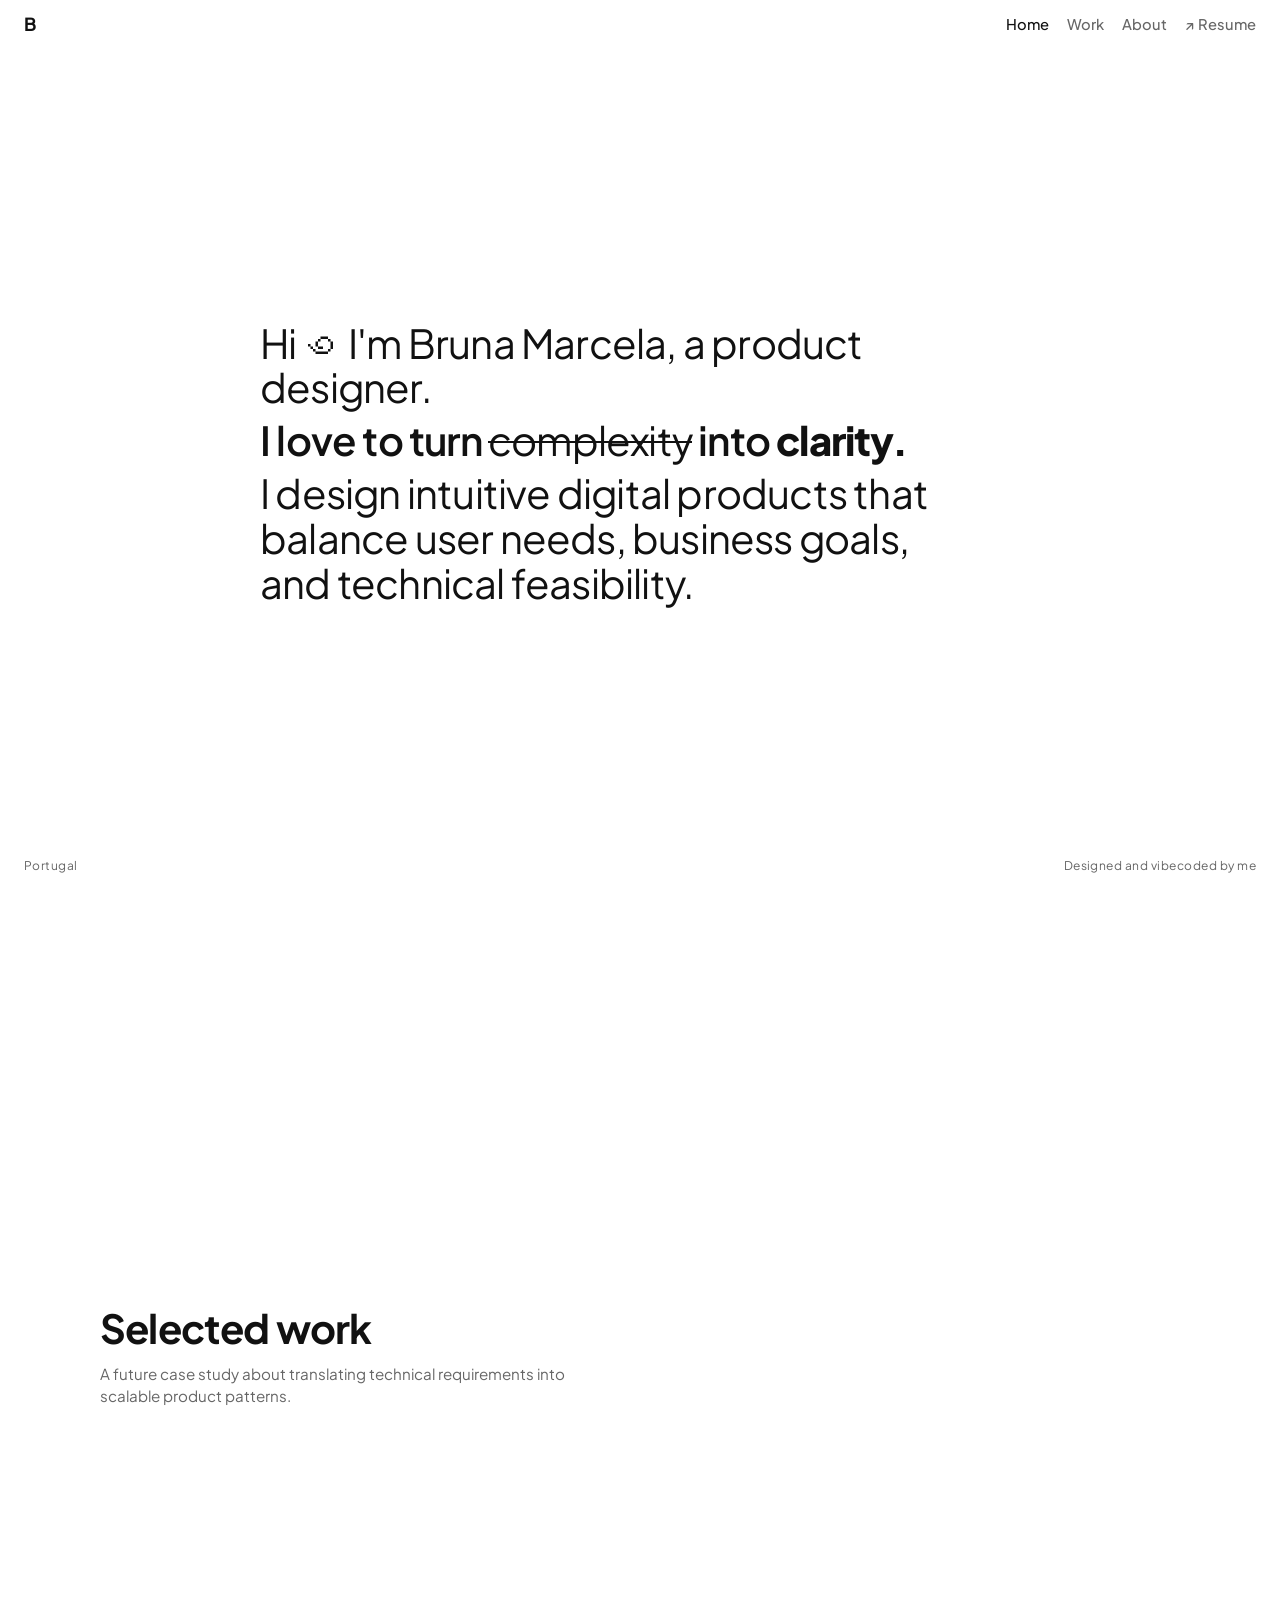
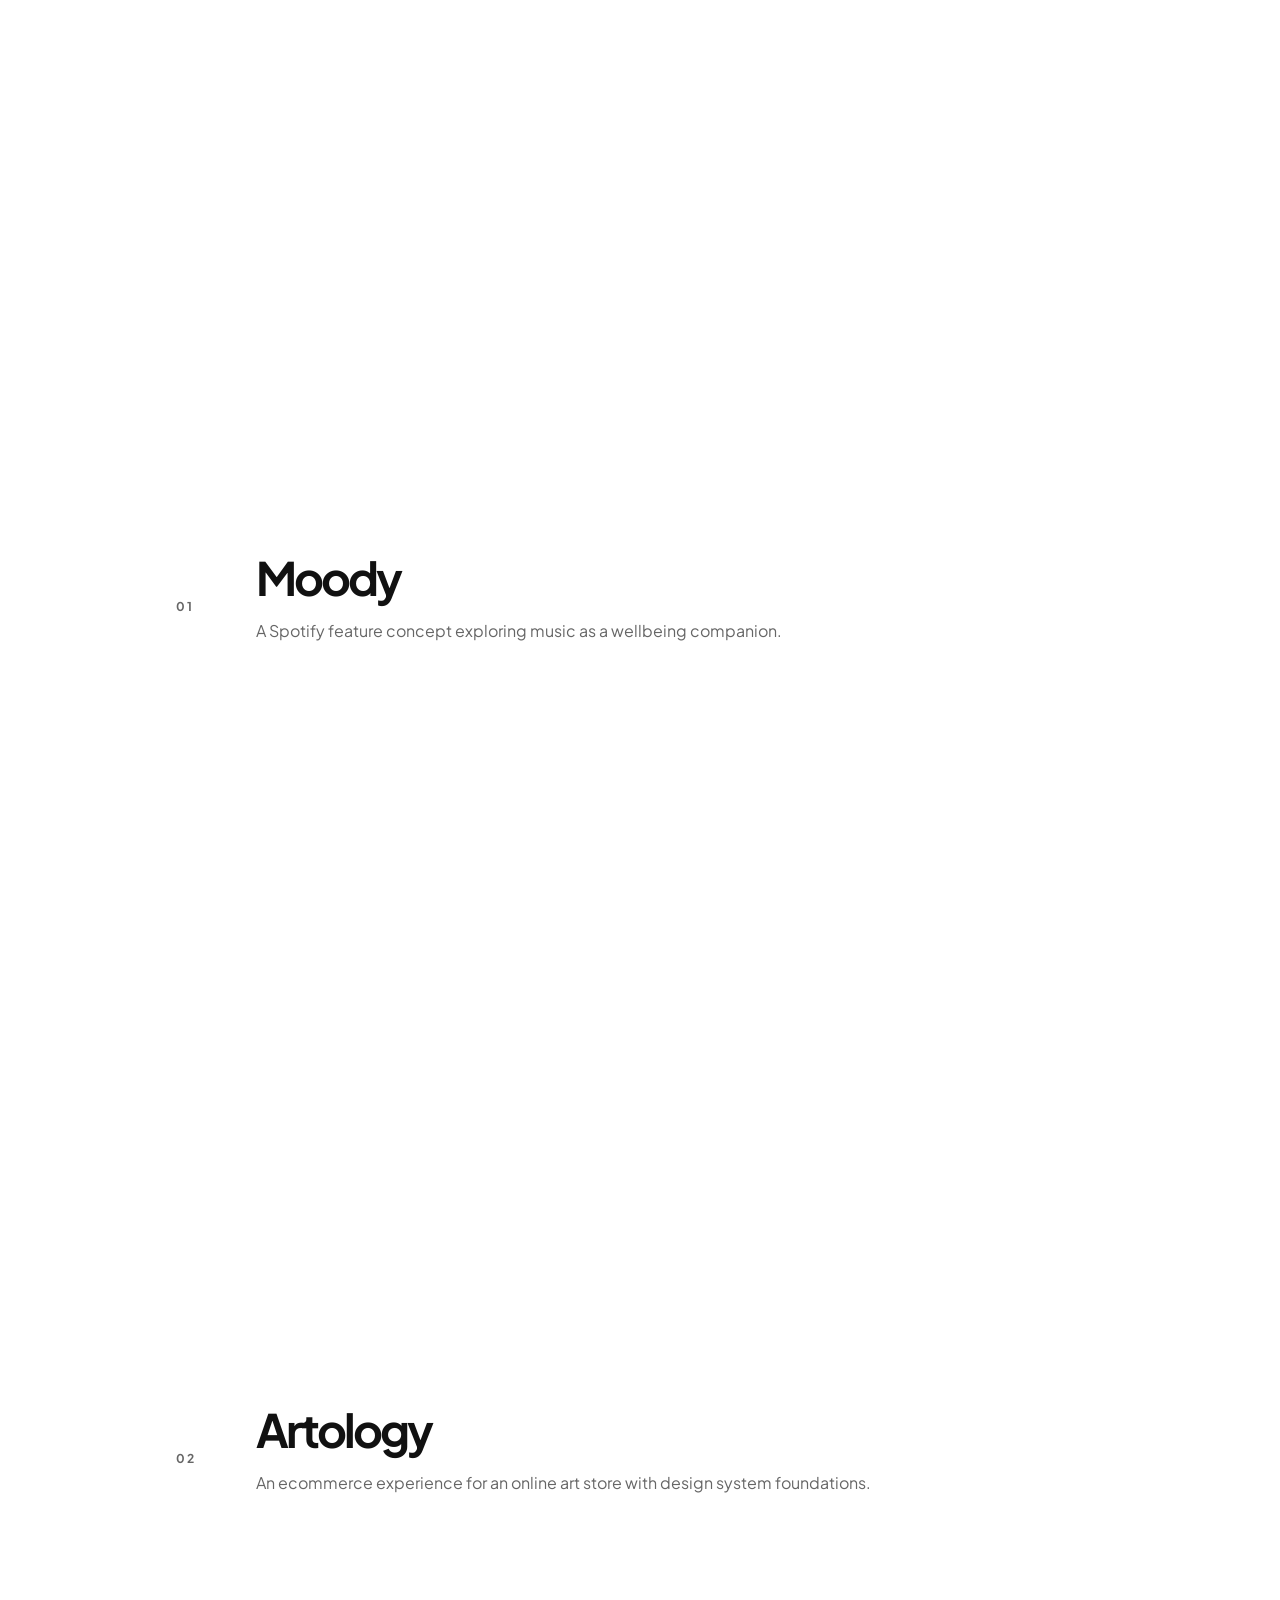
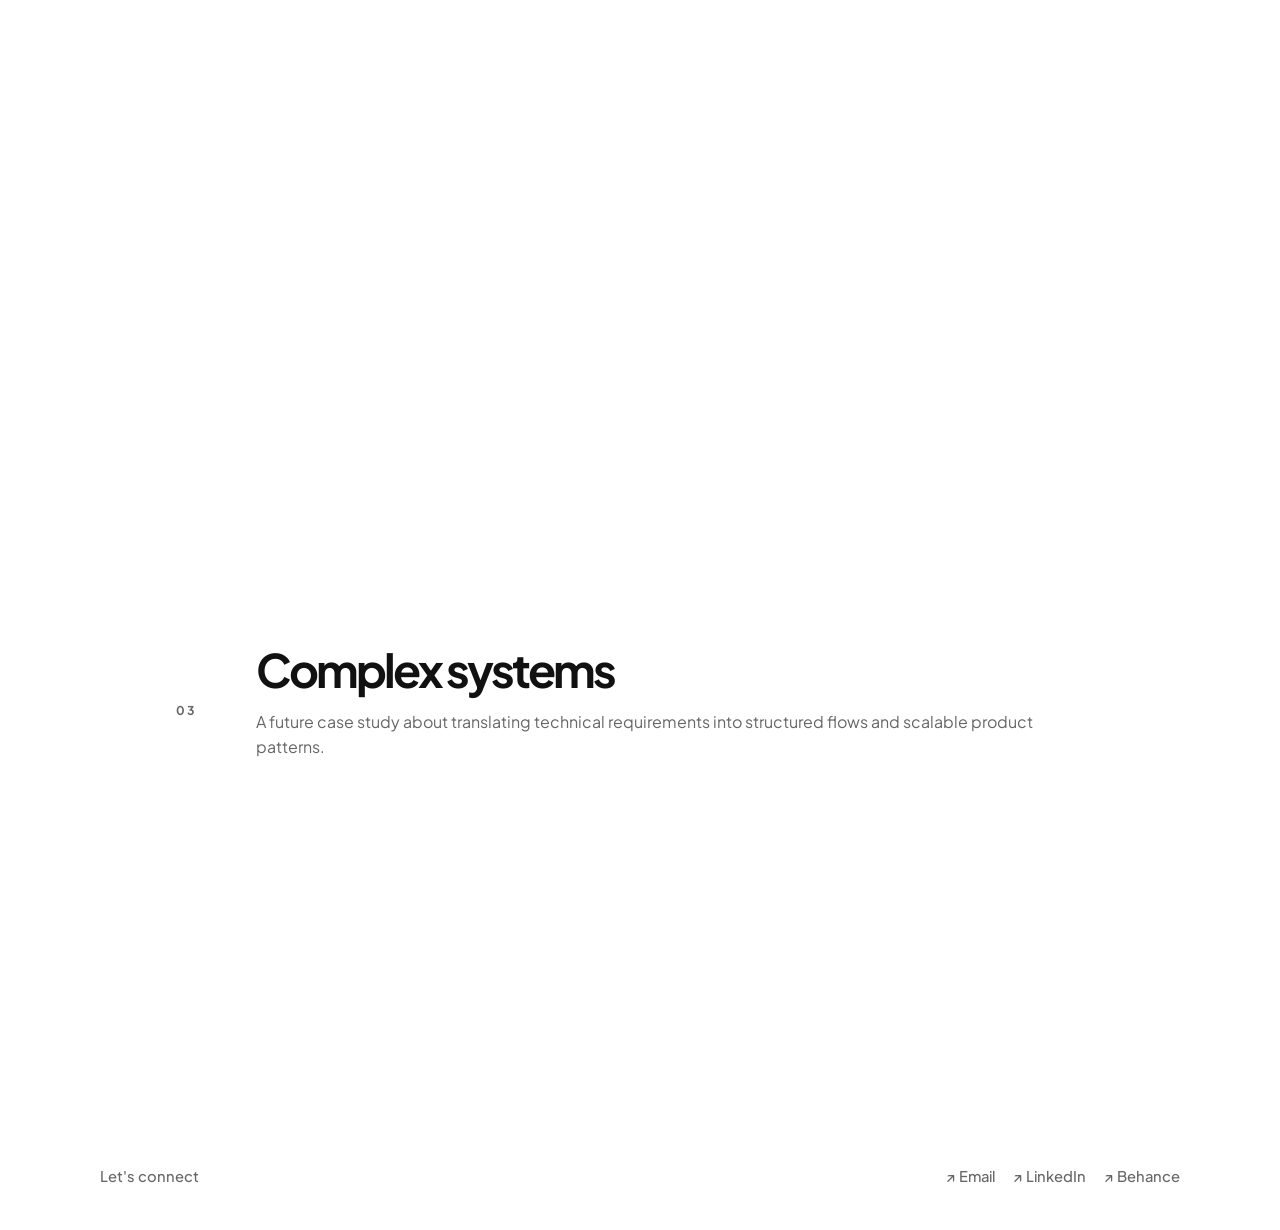
==== index.html @ 79330d11 "Update portfolio homepage interactions" ====
<!doctype html>
<html lang="en">
  <head>
    <meta charset="utf-8">
    <meta name="viewport" content="width=device-width, initial-scale=1">
    <meta
      name="description"
      content="Portfolio website for Bruna Marcela, a product designer focused on complex product ecosystems, structured flows, and scalable user experiences."
    >
    <title>Bruna Marcela | Product Designer</title>
    <link rel="preconnect" href="https://fonts.googleapis.com">
    <link rel="preconnect" href="https://fonts.gstatic.com" crossorigin>
    <link
      href="https://fonts.googleapis.com/css2?family=Plus+Jakarta+Sans:wght@400;500;600;700;800&display=swap"
      rel="stylesheet"
    >
    <link rel="stylesheet" href="styles.css?v=2">
  </head>
  <body>
    <header class="site-header">
      <a class="brand" href="index.html"><span class="brand-initial">B</span><span class="brand-rest"><span style="--i:0; --ri:13">r</span><span style="--i:1; --ri:12">u</span><span style="--i:2; --ri:11">n</span><span style="--i:3; --ri:10">a</span><span style="--i:4; --ri:9">&nbsp;</span><span style="--i:5; --ri:8">M</span><span style="--i:6; --ri:7">a</span><span style="--i:7; --ri:6">r</span><span style="--i:8; --ri:5">c</span><span style="--i:9; --ri:4">e</span><span style="--i:10; --ri:3">l</span><span style="--i:11; --ri:2">a</span><span style="--i:12; --ri:1">&nbsp;</span><span style="--i:13; --ri:0">꩜</span></span></a>
      <nav class="main-nav" aria-label="Main navigation">
        <a href="index.html" aria-current="page">Home</a>
        <a href="#work">Work</a>
        <a href="about.html">About</a>
        <a href="/Bruna-Marcela-CV.pdf" target="_blank" rel="noreferrer">↗ Resume</a>
      </nav>
    </header>

    <main>
      <section class="home-hero">
        <div class="hero-statement">
          <p>Hi ꩜ I'm Bruna Marcela, a product designer.</p>
          <p class="emphasis-line">I love to turn <span class="strike complexity-word">complexity</span> into <span class="clarity-word">clarity.</span></p>
          <p>
            I design intuitive digital products that balance user needs, business goals,<br>
            and technical feasibility.
          </p>
        </div>
        <div class="hero-meta" aria-label="Location and site credit">
          <span>Portugal</span>
          <span>Designed and vibecoded by me</span>
        </div>
      </section>

      <section id="work" class="work-section">
        <div class="selected-work-title" data-work-title>
          <p class="eyebrow">Selected work</p>
          <p class="work-context" data-work-context>A Spotify feature concept exploring music as a wellbeing companion.</p>
        </div>
        <div class="selected-work-spacer" aria-hidden="true"></div>

        <section class="featured-projects" aria-label="Featured projects">
          <a
            class="project-preview"
            href="moody.html"
            data-context="A Spotify feature concept exploring music as a wellbeing companion."
          >
            <span>01</span>
            <div>
              <h2>Moody</h2>
              <p>A Spotify feature concept exploring music as a wellbeing companion.</p>
            </div>
          </a>

          <a
            class="project-preview"
            href="artology.html"
            data-context="An ecommerce experience for an online art store with design system foundations."
          >
            <span>02</span>
            <div>
              <h2>Artology</h2>
              <p>An ecommerce experience for an online art store with design system foundations.</p>
            </div>
          </a>

          <article
            class="project-preview"
            data-context="A future case study about translating technical requirements into scalable product patterns."
          >
            <span>03</span>
            <div>
              <h2>Complex systems</h2>
              <p>A future case study about translating technical requirements into structured flows and scalable product patterns.</p>
            </div>
          </article>
        </section>
      </section>

    </main>

    <footer class="site-footer" aria-label="Contact links">
      <div class="footer-copy">
        <p class="footer-heading">Let's connect</p>
      </div>
      <div class="footer-links">
        <a href="mailto:brunacruz97@gmail.com?subject=Hello!">↗ Email</a>
        <a href="https://www.linkedin.com/in/brunamcruz/" target="_blank" rel="noreferrer">↗ LinkedIn</a>
        <a href="https://www.behance.net/brunacruz" target="_blank" rel="noreferrer">↗ Behance</a>
      </div>
    </footer>
    <script>
      const workContext = document.querySelector("[data-work-context]");
      const workTitle = document.querySelector("[data-work-title]");
      const workSection = document.querySelector(".work-section");
      const workSpacer = document.querySelector(".selected-work-spacer");
      const projectPanels = [...document.querySelectorAll(".project-preview[data-context]")];

      function updateWorkContext() {
        if (!workContext || projectPanels.length === 0) return;

        const viewportCenter = window.innerHeight / 2;
        const activeProject = projectPanels
          .filter((project) => {
            const rect = project.getBoundingClientRect();
            return rect.bottom > 0 && rect.top < window.innerHeight;
          })
          .sort((a, b) => {
            const rectA = a.getBoundingClientRect();
            const rectB = b.getBoundingClientRect();
            const centerA = rectA.top + rectA.height / 2;
            const centerB = rectB.top + rectB.height / 2;
            return Math.abs(centerA - viewportCenter) - Math.abs(centerB - viewportCenter);
          })[0];

        if (activeProject) {
          workContext.textContent = activeProject.dataset.context;
        }
      }

      function updateWorkTitle() {
        if (!workTitle || !workSection) return;

        const headerOffset = 48;
        const workTop = workSection.getBoundingClientRect().top;
        const scrollDistance = Math.max(
          workTitle.offsetHeight + (workSpacer?.offsetHeight || 0),
          1
        );
        const progress = Math.min(Math.max((headerOffset - workTop) / scrollDistance, 0), 1);

        const titleSize = 40 - (24.8 * progress);
        const centerOffset = Math.max(((window.innerHeight - headerOffset) / 2) - 38, 0);
        const titleOffset = centerOffset * (1 - progress);
        const shouldCompact = progress >= 1;

        workTitle.style.setProperty("--work-title-size", `${titleSize}px`);
        workTitle.style.setProperty("--work-title-offset", `${titleOffset}px`);
        workTitle.classList.toggle("is-compact", shouldCompact);
      }

      function updateWorkSection() {
        updateWorkContext();
        updateWorkTitle();
      }

      updateWorkSection();
      window.addEventListener("scroll", updateWorkSection, { passive: true });
      window.addEventListener("resize", updateWorkSection);
    </script>
  </body>
</html>
---- styles.css ----
:root {
  --background: #ffffff;
  --ink: #111111;
  --muted: #666666;
  --line: #e3e3e3;
  --soft: #f8f8f8;
  --accent: #3157d5;
}

* {
  box-sizing: border-box;
}

html {
  scroll-behavior: smooth;
}

body {
  margin: 0;
  background: var(--background);
  color: var(--ink);
  font-family: "Plus Jakarta Sans", system-ui, -apple-system, BlinkMacSystemFont, "Segoe UI", sans-serif;
  line-height: 1.55;
}

a {
  color: inherit;
  text-decoration: none;
}

.site-header {
  position: sticky;
  top: 0;
  z-index: 10;
  min-height: 48px;
  padding: 8px 24px;
  border-bottom: 0;
  display: flex;
  align-items: center;
  justify-content: flex-start;
  gap: 28px;
  background: #ffffff;
  backdrop-filter: blur(16px);
}

.brand {
  display: inline-flex;
  align-items: baseline;
  width: 150px;
  font-size: 18px;
  font-weight: 700;
  letter-spacing: -0.01em;
  white-space: nowrap;
  color: var(--ink);
}

.brand-initial {
  display: inline-block;
}

.brand-rest {
  display: inline-block;
  max-width: 0;
  overflow: hidden;
  white-space: nowrap;
  transition: max-width 520ms steps(14, end);
}

.brand-rest span {
  opacity: 0;
  transition: opacity 280ms ease;
  transition-delay: calc(var(--ri) * 24ms);
}

.brand:hover .brand-rest {
  max-width: 14ch;
}

.brand:hover .brand-rest span {
  opacity: 1;
  transition-delay: calc(var(--i) * 24ms);
}

.main-nav {
  display: flex;
  align-items: center;
  color: var(--muted);
  font-size: 0.92rem;
  font-weight: 500;
}

.main-nav {
  gap: 18px;
  margin-left: auto;
}

.main-nav a:hover,
.text-link:hover,
.project-preview:hover h2,
.project-row:hover h2 {
  color: var(--accent);
}

[aria-current="page"] {
  color: var(--ink);
}

.home-hero,
.home-grid,
.work-section,
.featured-projects,
.page,
.case-hero,
.case-layout {
  width: min(1080px, calc(100% - 40px));
  margin: 0 auto;
}

.home-hero {
  position: relative;
  min-height: calc(100vh - 48px);
  padding: clamp(80px, 12vw, 150px) 0 clamp(64px, 8vw, 100px);
  display: flex;
  align-items: center;
  justify-content: center;
}

.eyebrow {
  margin: 0 0 18px;
  color: var(--muted);
  font-size: 0.76rem;
  font-weight: 700;
  letter-spacing: 0.16em;
  text-transform: uppercase;
}

h1,
h2,
h3,
p {
  margin-top: 0;
}

h1 {
  max-width: 980px;
  margin-bottom: 0;
  font-size: clamp(4rem, 8.5vw, 8.5rem);
  line-height: 0.9;
  letter-spacing: -0.045em;
}

h2 {
  margin-bottom: 18px;
  font-size: clamp(1.9rem, 3.6vw, 3.7rem);
  line-height: 1;
  letter-spacing: -0.065em;
}

h3 {
  margin-bottom: 10px;
  font-size: 1.2rem;
  letter-spacing: -0.03em;
}

.hero-statement {
  width: min(760px, 100%);
  color: var(--ink);
  font-size: clamp(28px, 4.2vw, 40px);
  line-height: 1.12;
  letter-spacing: -0.02em;
  text-align: left;
  transform: translateY(-4vh);
}

.hero-statement p {
  margin: 0 0 8px;
}

.hero-statement p:first-child {
  white-space: normal;
}

.hero-statement p:last-child {
  margin-bottom: 0;
}

.emphasis-line {
  font-weight: 600;
}

.complexity-word {
  font-weight: 400;
}

.clarity-word {
  font-weight: 800;
}

.strike {
  text-decoration-line: line-through;
  text-decoration-thickness: 2px;
  text-decoration-color: currentColor;
}

.hero-meta {
  position: absolute;
  left: calc(50% - 50vw + 24px);
  right: calc(50% - 50vw + 24px);
  bottom: 24px;
  display: flex;
  align-items: center;
  justify-content: space-between;
  gap: 24px;
  color: var(--muted);
  font-size: 12px;
  font-weight: 400;
  letter-spacing: 0.04em;
}

.home-grid {
  border-top: 1px solid var(--line);
  display: grid;
  grid-template-columns: 1fr;
}

.about-preview,
.featured-projects {
  padding: 0;
}

.work-section {
  position: relative;
}

.selected-work-title {
  position: sticky;
  top: 48px;
  z-index: 8;
  padding: 18px 0 20px;
  background: var(--background);
  display: flex;
  flex-direction: column;
  justify-content: flex-start;
  transform: translateY(var(--work-title-offset, calc((100vh - 48px) / 2 - 38px)));
  will-change: transform;
  transition:
    color 420ms ease;
}

.selected-work-spacer {
  min-height: max(320px, calc(100vh - 158px));
}

.selected-work-title .eyebrow {
  margin-bottom: 12px;
  letter-spacing: 0;
  text-transform: none;
  font-size: var(--work-title-size, 40px);
  line-height: 1.12;
  letter-spacing: -0.02em;
  color: var(--ink);
  transition:
    color 420ms ease;
}

.work-context {
  max-width: 520px;
  margin: 0;
  color: var(--muted);
  font-size: 0.95rem;
  line-height: 1.45;
  opacity: 0;
  transform: translateY(8px);
  transition:
    opacity 260ms ease,
    transform 260ms ease;
}

.selected-work-title.is-compact {
  transform: translateY(0);
}

.selected-work-title.is-compact .eyebrow {
  margin-bottom: 8px;
  color: var(--ink);
  line-height: 1.45;
  letter-spacing: 0;
}

.selected-work-title.is-compact .work-context {
  opacity: 1;
  transform: translateY(0);
}

.about-preview {
  border-right: 1px solid var(--line);
  background: var(--soft);
}

.about-preview p,
.project-preview p,
.project-row p,
.large-copy,
.fact-list p,
.case-hero p,
.case-copy p,
.case-meta p,
.tag-list span {
  color: var(--muted);
}

.text-link {
  display: inline-flex;
  margin-top: 24px;
  border-bottom: 1px solid currentColor;
  font-weight: 700;
}

.section-title {
  min-height: 72px;
  margin-bottom: 0;
  padding: 0 clamp(32px, 5vw, 56px);
  display: flex;
  align-items: center;
  justify-content: space-between;
  gap: 20px;
  border-bottom: 1px solid var(--line);
}

.section-title .text-link {
  margin-top: 0;
}

.project-preview,
.project-row {
  display: grid;
  grid-template-columns: 56px minmax(0, 1fr);
  gap: 24px;
}

.project-preview {
  min-height: calc(100vh - 48px);
  padding: clamp(48px, 7vw, 88px) clamp(32px, 5vw, 56px);
  align-items: center;
}

.project-preview span,
.project-row span,
.case-meta span,
.fact-list span {
  color: var(--muted);
  font-size: 0.76rem;
  font-weight: 700;
  letter-spacing: 0.14em;
  text-transform: uppercase;
}

.project-preview h2,
.project-row h2 {
  transition: color 180ms ease;
}

.page {
  padding: clamp(64px, 9vw, 112px) 0;
}

.page-hero {
  max-width: 900px;
  margin-bottom: clamp(52px, 7vw, 90px);
}

.content-grid {
  display: grid;
  grid-template-columns: minmax(0, 1.2fr) minmax(260px, 0.8fr);
  gap: 56px;
}

.about-photo {
  width: 100vw;
  margin: 0 calc(50% - 50vw) clamp(52px, 8vw, 90px);
  border-radius: 0;
  overflow: hidden;
  background: var(--soft);
}

.about-photo img {
  width: 100%;
  height: clamp(360px, 46vw, 560px);
  display: block;
  object-fit: cover;
  object-position: center;
}

.large-copy {
  font-size: clamp(1.15rem, 1.8vw, 1.55rem);
}

.fact-list {
  border-top: 1px solid var(--line);
}

.fact-list div {
  padding: 20px 0;
  border-bottom: 1px solid var(--line);
}

.fact-list p {
  margin: 8px 0 0;
}

.stacked-section {
  margin-top: clamp(64px, 9vw, 110px);
  padding-top: 40px;
  border-top: 1px solid var(--line);
}

.tag-list {
  margin-top: 24px;
  display: flex;
  flex-wrap: wrap;
  gap: 10px;
}

.tag-list span {
  padding: 9px 13px;
  border: 1px solid var(--line);
  border-radius: 999px;
  background: var(--soft);
  font-size: 0.92rem;
}

.project-index {
  border-top: 1px solid var(--line);
}

.project-row {
  padding: 36px 0;
  grid-template-columns: 56px minmax(0, 1fr) 220px;
  border-bottom: 1px solid var(--line);
  align-items: start;
}

.case-hero {
  padding: clamp(64px, 10vw, 120px) 0 clamp(40px, 6vw, 72px);
}

.case-hero p:last-child {
  max-width: 620px;
  font-size: 1.1rem;
}

.case-layout {
  padding-bottom: clamp(80px, 12vw, 140px);
  display: grid;
  grid-template-columns: 260px minmax(0, 1fr);
  gap: 56px;
}

.case-meta {
  border-top: 1px solid var(--line);
}

.case-meta div {
  padding: 20px 0;
  border-bottom: 1px solid var(--line);
}

.case-meta p {
  margin: 8px 0 0;
}

.case-copy {
  min-height: 320px;
  padding: clamp(28px, 5vw, 52px);
  border: 1px solid var(--line);
  background: var(--soft);
}

.site-footer {
  width: min(1080px, calc(100% - 40px));
  margin: 0 auto;
  padding: 28px 0 42px;
  display: flex;
  align-items: center;
  justify-content: space-between;
  gap: 28px;
  color: var(--muted);
  font-size: 0.92rem;
  font-weight: 500;
}

.footer-copy {
  display: grid;
  gap: 4px;
}

.footer-copy p {
  margin: 0;
}

.footer-heading {
  color: var(--muted);
  font-size: 0.92rem;
  font-weight: 500;
}

.footer-credit {
  color: var(--muted);
  font-size: 0.78rem;
  font-weight: 400;
}

.footer-links {
  display: flex;
  align-items: center;
  gap: 18px;
}

.footer-links a:hover {
  color: var(--accent);
}

@media (max-width: 900px) {
  .site-header {
    align-items: center;
    flex-direction: row;
    justify-content: space-between;
  }

  .brand {
    display: inline-flex;
    width: auto;
  }

  .brand-rest {
    display: none;
  }

  .main-nav,
  .footer-links {
    flex-wrap: wrap;
  }

  .main-nav {
    margin-left: auto;
    gap: 16px;
  }

  .site-footer {
    align-items: center;
    justify-content: center;
    text-align: center;
  }

  .footer-links {
    justify-content: center;
    width: 100%;
  }

  .footer-copy {
    display: none;
  }

  .home-hero,
  .home-grid,
  .content-grid,
  .project-row,
  .case-layout {
    grid-template-columns: 1fr;
  }

  .hero-meta {
    position: absolute;
    left: calc(50% - 50vw + 24px);
    right: calc(50% - 50vw + 24px);
    bottom: 24px;
    align-items: flex-end;
    flex-direction: row;
   }

  .hero-meta span:last-child {
    max-width: none;
    text-align: right;
    white-space: nowrap;
  }

  .about-preview {
    border-right: 0;
    border-bottom: 1px solid var(--line);
  }
}

@media (max-width: 560px) {
  .site-header {
    padding: 10px 14px;
  }

  .hero-meta {
    left: calc(50% - 50vw + 14px);
    right: calc(50% - 50vw + 14px);
  }

  .home-hero,
  .home-grid,
  .work-section,
  .featured-projects,
  .page,
  .case-hero,
  .case-layout,
  .site-footer {
    width: min(100% - 28px, 1080px);
  }

  h1 {
    font-size: clamp(3.8rem, 17vw, 5.8rem);
  }

  .hero-statement {
    font-size: clamp(25px, 7.6vw, 32px);
    transform: translateY(-2vh);
  }

  .hero-statement br {
    display: none;
  }

  .about-preview {
    padding: 28px 0;
  }
}
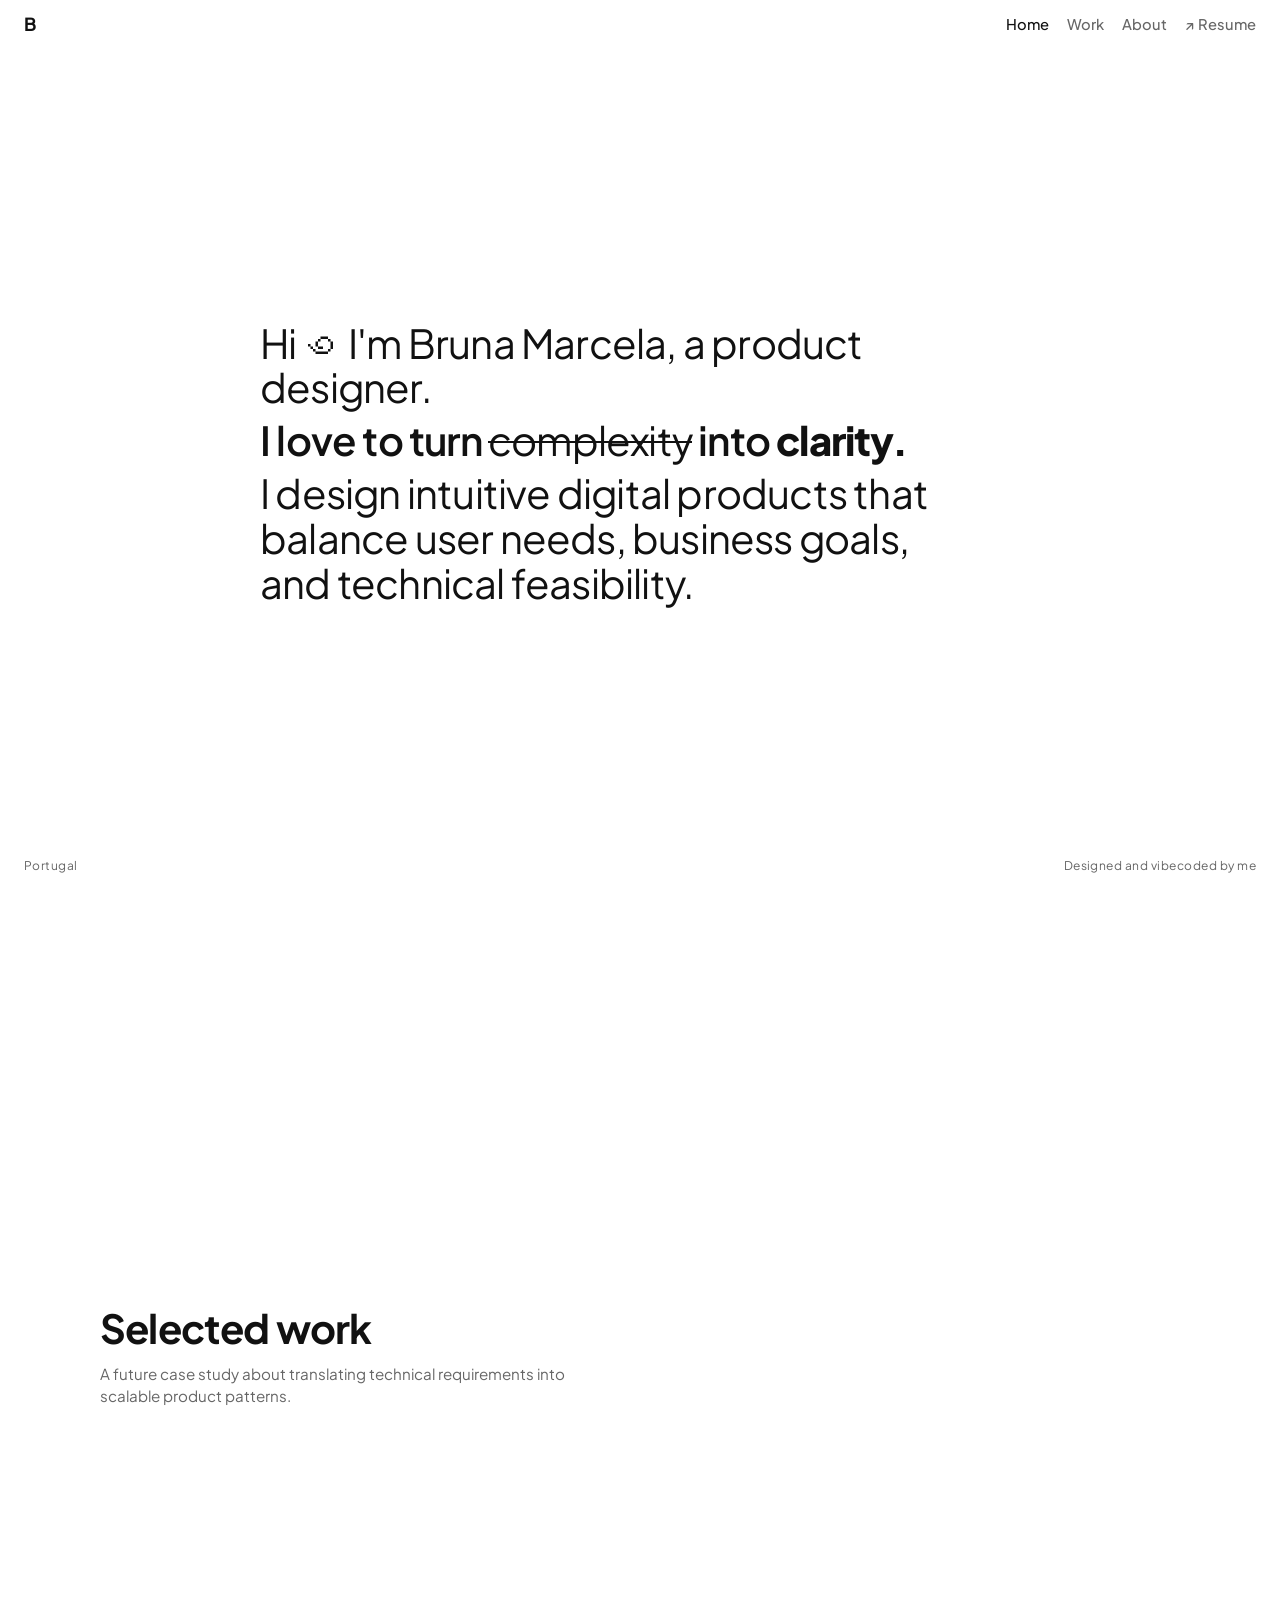
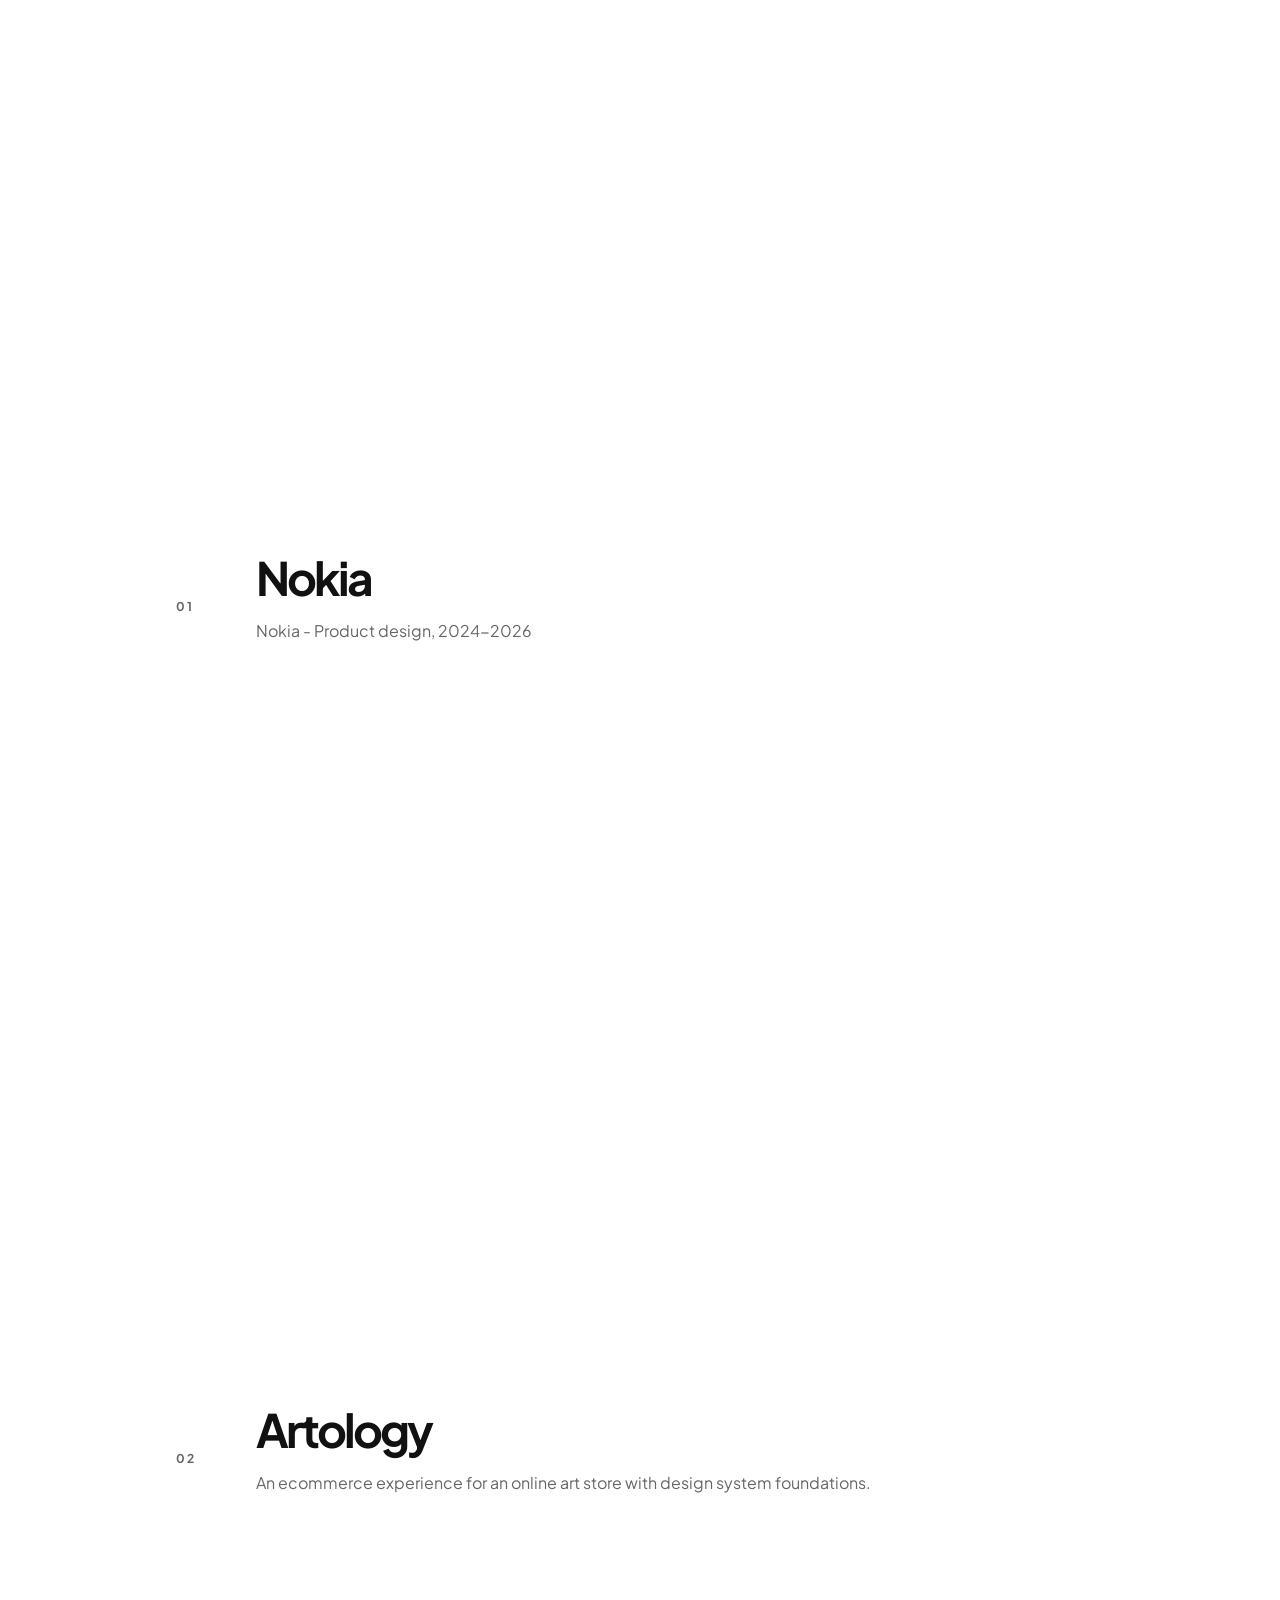
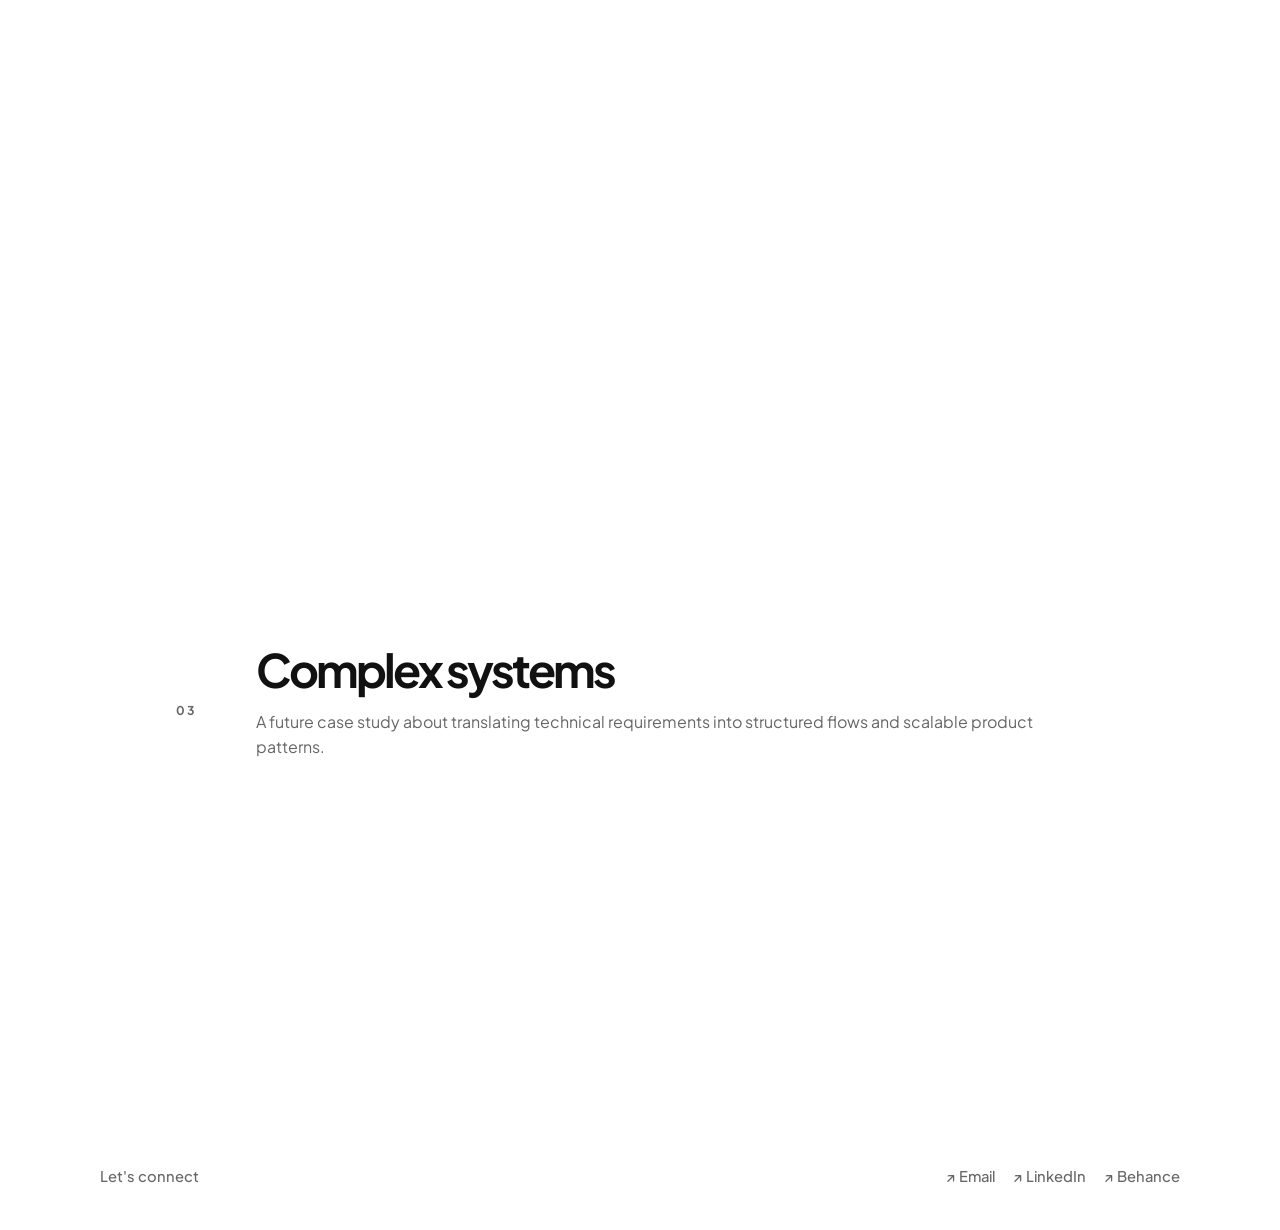
==== commit 0a69319f: "Update portfolio case study structure Co-authored-by: Cursor <cursoragent@cursor.com>" ====
--- a/index.html
+++ b/index.html
@@ -46,20 +46,21 @@
       <section id="work" class="work-section">
         <div class="selected-work-title" data-work-title>
           <p class="eyebrow">Selected work</p>
-          <p class="work-context" data-work-context>A Spotify feature concept exploring music as a wellbeing companion.</p>
+          <p class="work-context" data-work-context>Nokia - Product design, 2024-2026</p>
         </div>
         <div class="selected-work-spacer" aria-hidden="true"></div>
 
         <section class="featured-projects" aria-label="Featured projects">
           <a
+            id="nokia"
             class="project-preview"
-            href="moody.html"
-            data-context="A Spotify feature concept exploring music as a wellbeing companion."
+            href="nokia.html"
+            data-context="Nokia - Product design, 2024-2026"
           >
             <span>01</span>
             <div>
-              <h2>Moody</h2>
-              <p>A Spotify feature concept exploring music as a wellbeing companion.</p>
+              <h2>Nokia</h2>
+              <p>Nokia - Product design, 2024-2026</p>
             </div>
           </a>
 
--- a/styles.css
+++ b/styles.css
@@ -12,7 +12,7 @@
 }
 
 html {
-  scroll-behavior: smooth;
+  scroll-behavior: auto;
 }
 
 body {
@@ -364,6 +364,10 @@
   padding: clamp(64px, 9vw, 112px) 0;
 }
 
+.page-compact-top {
+  padding-top: 24px;
+}
+
 .page-hero {
   max-width: 900px;
   margin-bottom: clamp(52px, 7vw, 90px);
@@ -444,11 +448,109 @@
   padding: clamp(64px, 10vw, 120px) 0 clamp(40px, 6vw, 72px);
 }
 
+.case-hero-compact {
+  padding-top: 0;
+  padding-bottom: 32px;
+}
+
+.case-hero-compact .eyebrow {
+  margin-bottom: 8px;
+  color: var(--ink);
+  font-size: 0.95rem;
+  line-height: 1.45;
+  letter-spacing: 0;
+  text-transform: none;
+}
+
 .case-hero p:last-child {
   max-width: 620px;
   font-size: 1.1rem;
 }
 
+.case-title-compact {
+  max-width: 760px;
+  font-size: 32px;
+  line-height: 1.12;
+  letter-spacing: 0;
+}
+
+.case-overview {
+  display: grid;
+  grid-template-columns: minmax(180px, 0.45fr) minmax(0, 1.2fr);
+  gap: 32px;
+  align-items: start;
+}
+
+.case-overview-title {
+  max-width: 420px;
+  margin: 0;
+  font-size: 32px;
+  font-weight: 700;
+  line-height: 1.12;
+  letter-spacing: 0;
+}
+
+.case-overview-heading {
+  display: grid;
+  gap: 8px;
+}
+
+.case-overview-kicker {
+  margin: 0;
+  color: var(--muted);
+  font-size: 0.78rem;
+  font-weight: 500;
+  line-height: 1.45;
+  letter-spacing: 0;
+}
+
+.case-overview-content {
+  padding-top: 26px;
+  display: grid;
+  gap: 34px;
+}
+
+.case-overview-lede {
+  max-width: none;
+  margin: 0;
+  font-size: 1rem;
+  font-weight: 400;
+  line-height: 1.45;
+}
+
+.case-hero .case-overview-lede {
+  color: #111111;
+}
+
+.case-overview-lede + .case-overview-lede {
+  margin-top: -22px;
+}
+
+.case-overview-meta {
+  margin: 0;
+  display: grid;
+  grid-template-columns: repeat(3, minmax(0, 1fr));
+  gap: 28px;
+}
+
+.case-overview-meta div,
+.case-overview-meta dd {
+  margin: 0;
+}
+
+.case-overview-meta dt {
+  margin-bottom: 4px;
+  color: var(--muted);
+  font-size: 0.78rem;
+  font-weight: 500;
+}
+
+.case-overview-meta dd {
+  color: var(--ink);
+  font-size: 0.86rem;
+  line-height: 1.35;
+}
+
 .case-layout {
   padding-bottom: clamp(80px, 12vw, 140px);
   display: grid;
@@ -467,6 +569,23 @@
 
 .case-meta p {
   margin: 8px 0 0;
+}
+
+.case-layout-top-meta {
+  grid-template-columns: 1fr;
+  gap: 40px;
+}
+
+.case-layout-top-meta .case-meta {
+  border-top: 0;
+  display: grid;
+  grid-template-columns: repeat(3, minmax(0, 1fr));
+  gap: 28px;
+}
+
+.case-layout-top-meta .case-meta div {
+  padding: 0;
+  border-bottom: 0;
 }
 
 .case-copy {
@@ -474,6 +593,53 @@
   padding: clamp(28px, 5vw, 52px);
   border: 1px solid var(--line);
   background: var(--soft);
+}
+
+.case-copy-open {
+  padding: 0;
+  border: 0;
+  background: transparent;
+}
+
+.case-copy-open .case-study-section h2 {
+  margin-bottom: 8px;
+  color: var(--ink);
+  font-size: 0.95rem;
+  font-weight: 500;
+  line-height: 1.45;
+  letter-spacing: 0;
+  text-transform: none;
+}
+
+.case-copy-open .case-study-section {
+  display: grid;
+  grid-template-columns: minmax(180px, 0.45fr) minmax(0, 1.2fr);
+  gap: 32px;
+  align-items: start;
+}
+
+.case-study-section + .case-study-section {
+  margin-top: 36px;
+  padding-top: 32px;
+  border-top: 1px solid var(--line);
+}
+
+.case-copy-open .case-study-section + .case-study-section {
+  border-top: 0;
+}
+
+.case-banner-placeholder {
+  min-height: clamp(240px, 34vw, 420px);
+  margin: 42px 0;
+  border: 1px solid var(--line);
+  background:
+    linear-gradient(135deg, rgba(49, 87, 213, 0.08), transparent),
+    var(--soft);
+  display: grid;
+  place-items: center;
+  color: var(--muted);
+  font-size: 0.9rem;
+  font-weight: 400;
 }
 
 .site-footer {
@@ -564,6 +730,7 @@
   .home-hero,
   .home-grid,
   .content-grid,
+  .case-overview,
   .project-row,
   .case-layout {
     grid-template-columns: 1fr;
@@ -624,6 +791,23 @@
     display: none;
   }
 
+  .case-layout-top-meta .case-meta {
+    grid-template-columns: 1fr;
+  }
+
+  .case-overview-meta {
+    grid-template-columns: 1fr;
+  }
+
+  .case-overview-content {
+    padding-top: 0;
+  }
+
+  .case-copy-open .case-study-section {
+    grid-template-columns: 1fr;
+    gap: 10px;
+  }
+
   .about-preview {
     padding: 28px 0;
   }
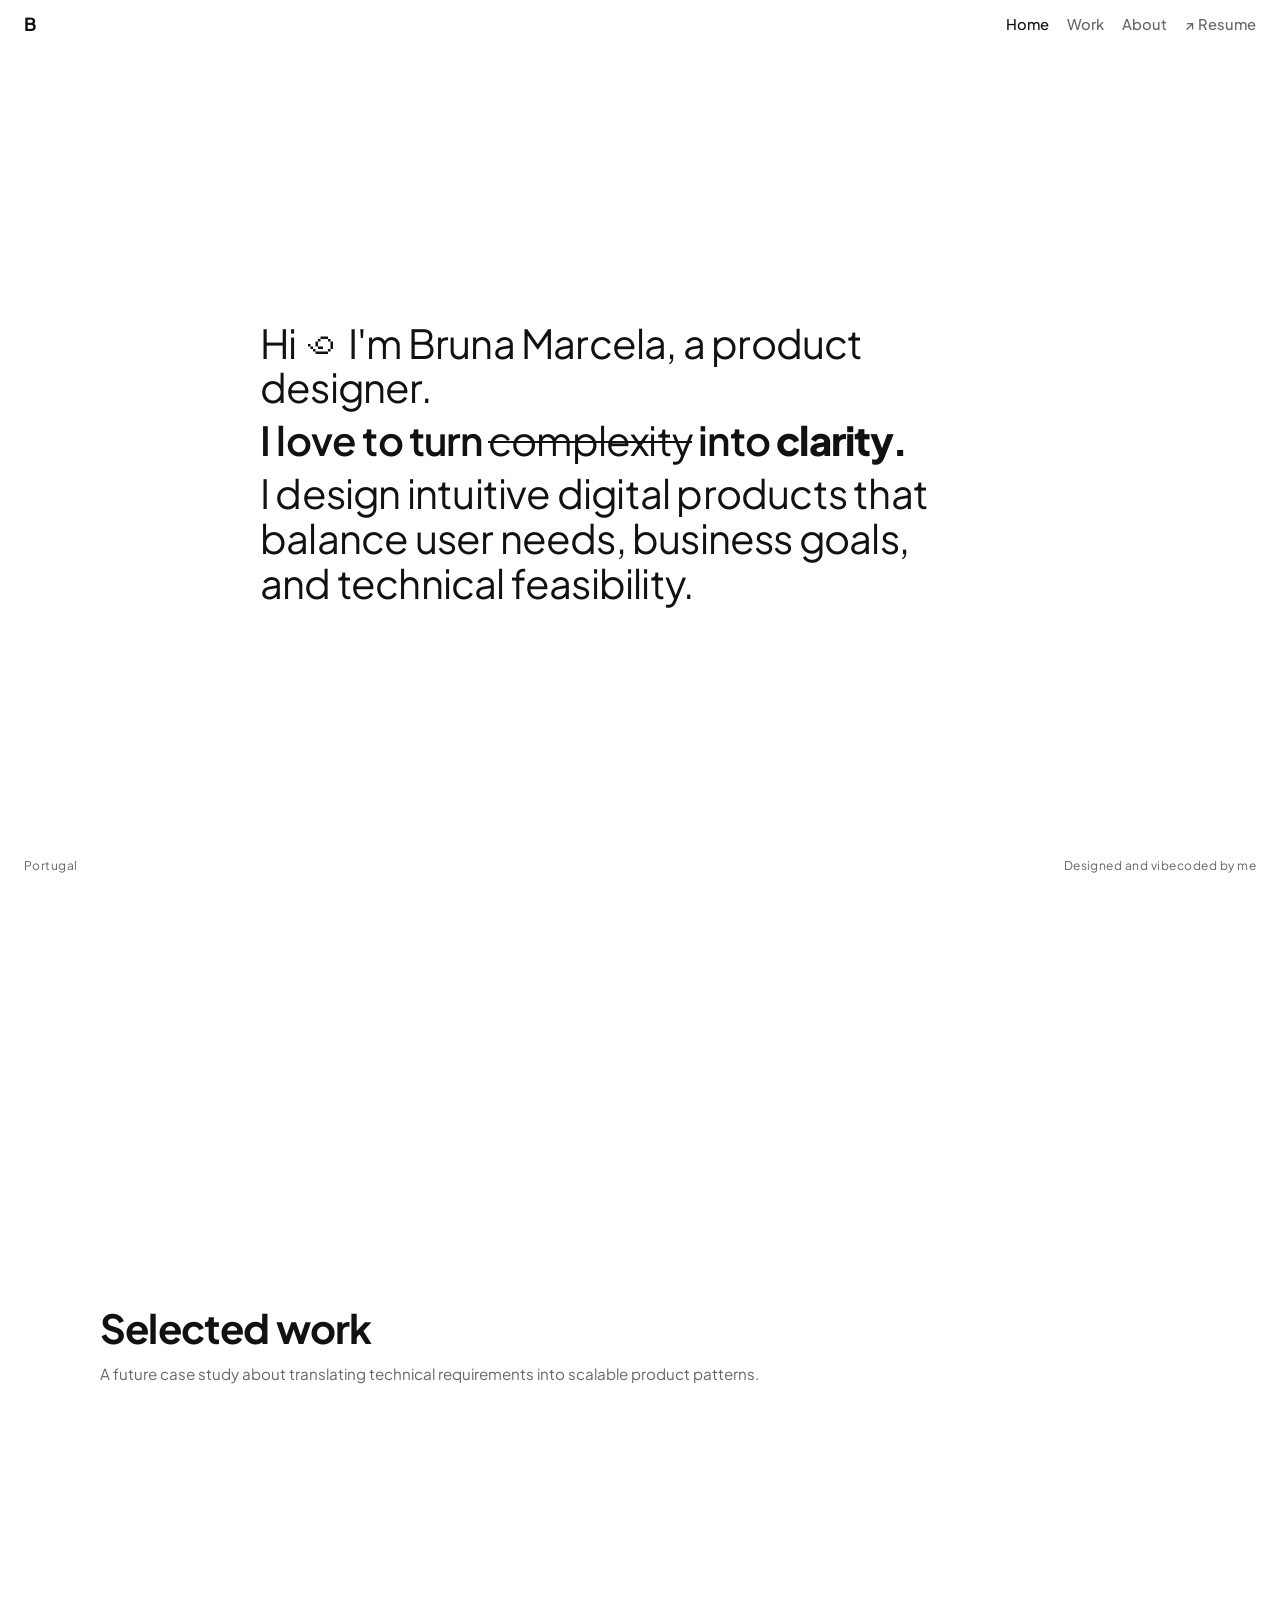
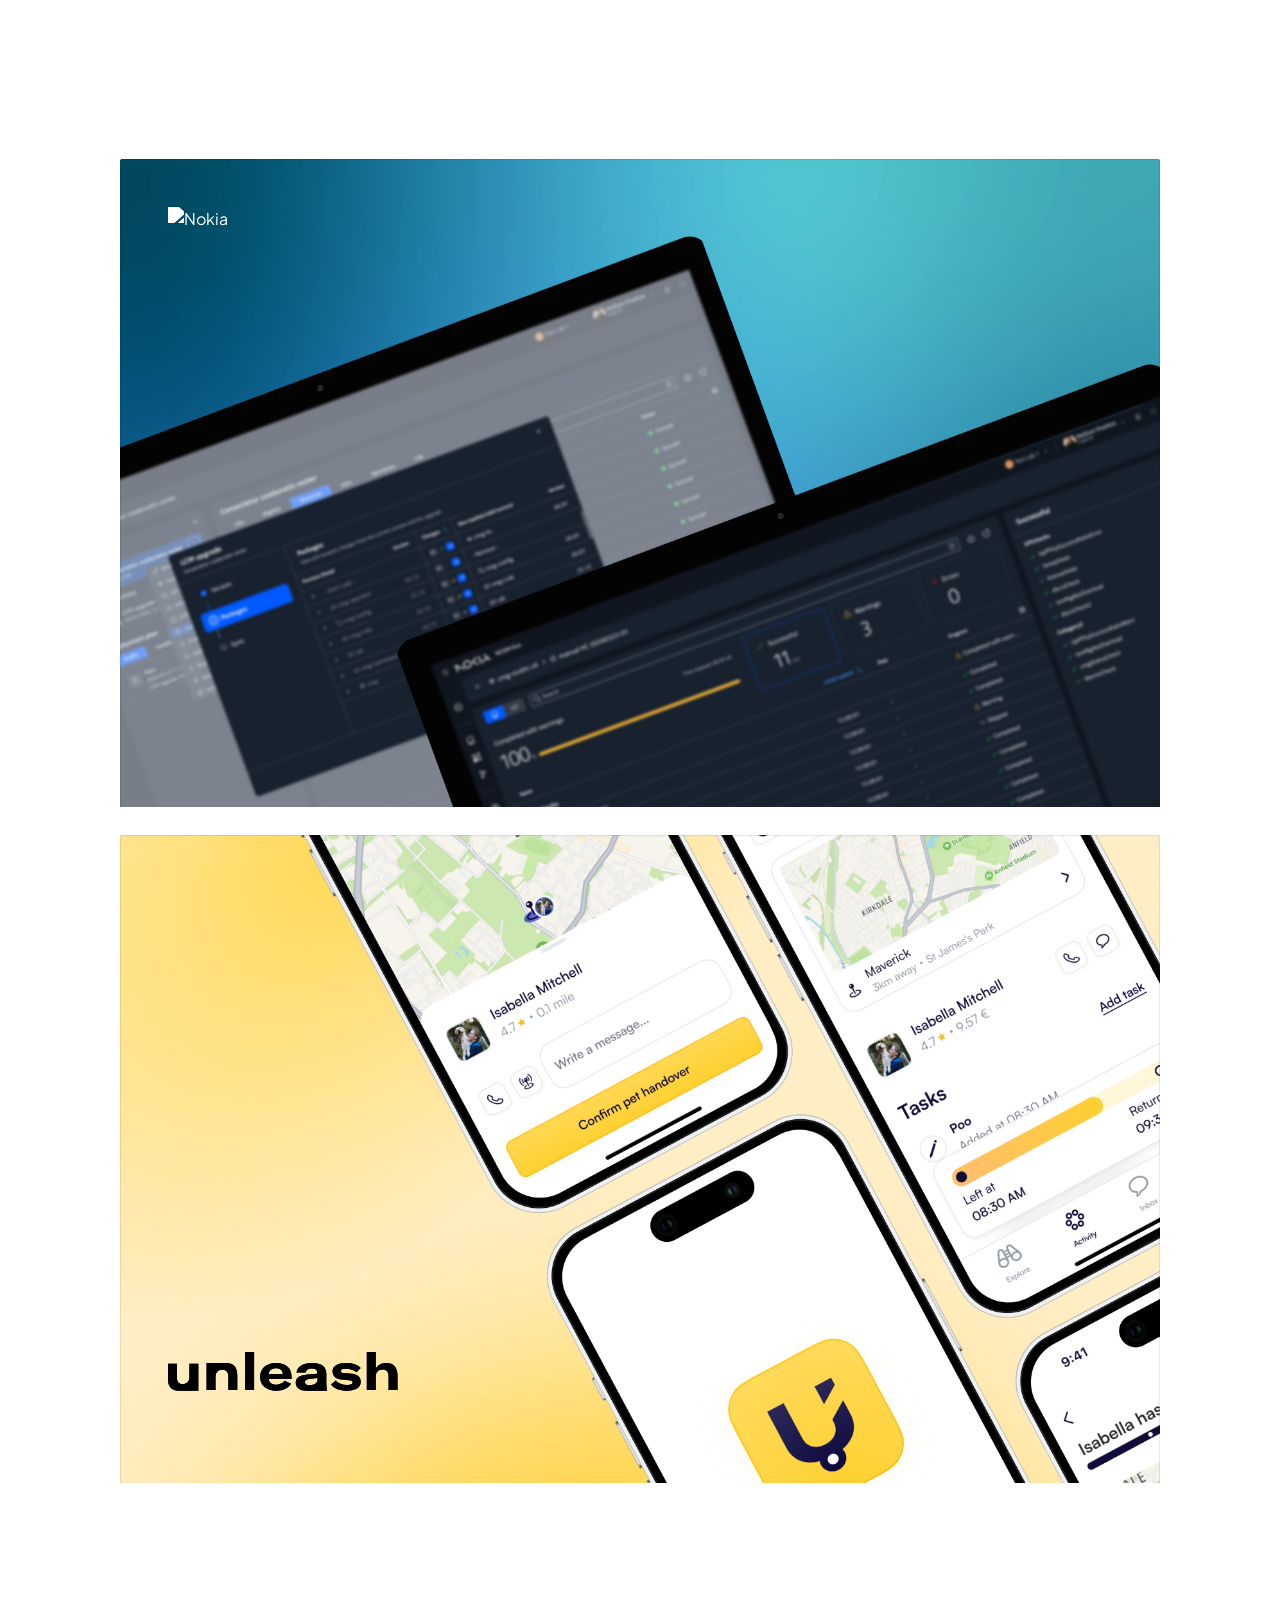
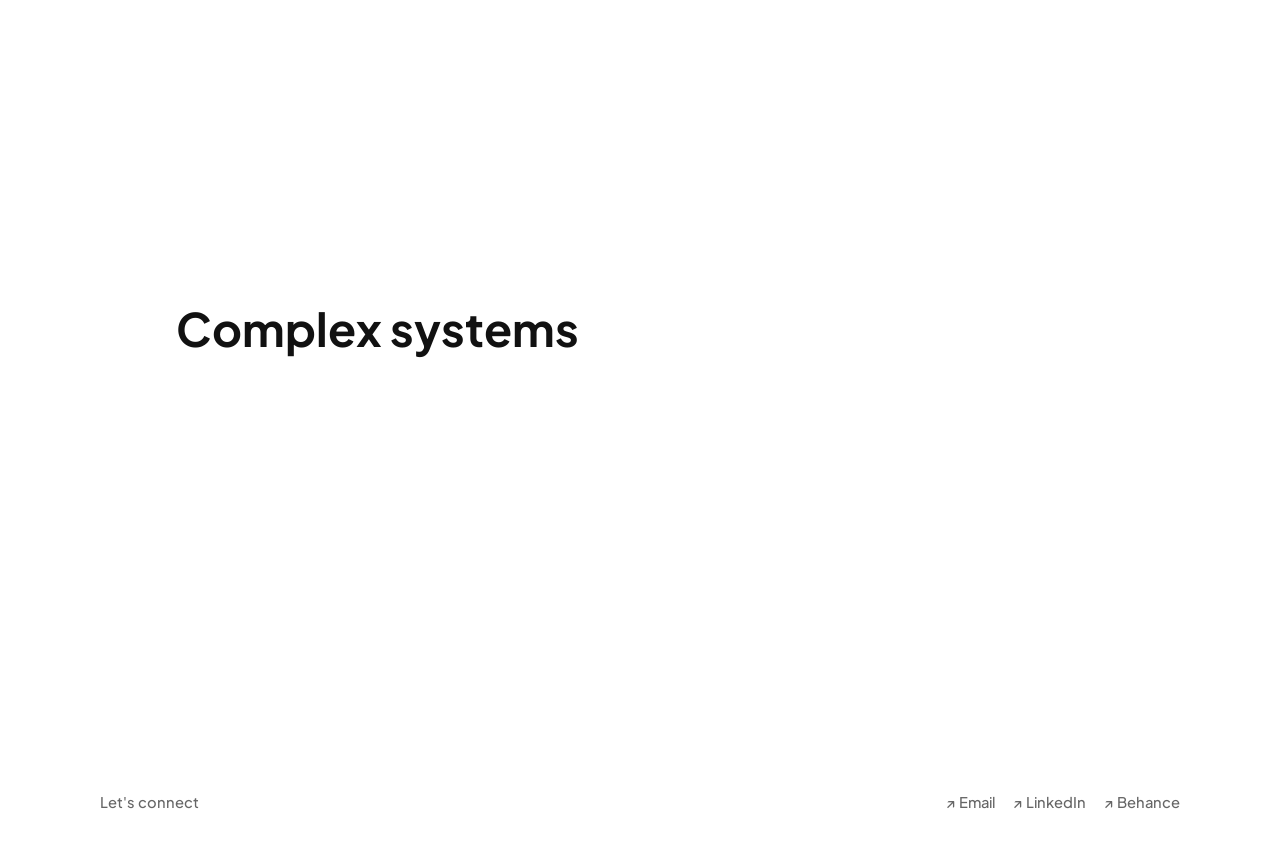
==== commit 43c2e0a7: "Update selected work project visuals Co-authored-by: Cursor <cursoragent@cursor.com>" ====
--- a/index.html
+++ b/index.html
@@ -46,33 +46,48 @@
       <section id="work" class="work-section">
         <div class="selected-work-title" data-work-title>
           <p class="eyebrow">Selected work</p>
-          <p class="work-context" data-work-context>Nokia - Product design, 2024-2026</p>
+          <p class="work-context" data-work-context>Nokia | Product Design | Complex systems, B2B SaaS, Workflow design, Automation</p>
         </div>
         <div class="selected-work-spacer" aria-hidden="true"></div>
 
         <section class="featured-projects" aria-label="Featured projects">
           <a
             id="nokia"
-            class="project-preview"
+            class="project-preview has-image"
             href="nokia.html"
-            data-context="Nokia - Product design, 2024-2026"
+            data-context="Nokia | Product Design | Complex systems, B2B SaaS, Workflow design, Automation"
           >
-            <span>01</span>
             <div>
-              <h2>Nokia</h2>
-              <p>Nokia - Product design, 2024-2026</p>
+              <img
+                class="project-logo"
+                src="https://www.nokia.com/themes/custom/onenokia_reskin/logo.svg"
+                alt="Nokia"
+              >
+              <img
+                class="project-preview-image"
+                src="nokia-banner.png?v=2"
+                alt="People working with technical dashboards in a network operations environment."
+              >
             </div>
           </a>
 
           <a
-            class="project-preview"
-            href="artology.html"
-            data-context="An ecommerce experience for an online art store with design system foundations."
+            id="unleash"
+            class="project-preview has-image"
+            href="unleash.html"
+            data-context="Postgrad | MVP | From identifying a need to developing a proposal for its resolution."
           >
-            <span>02</span>
             <div>
-              <h2>Artology</h2>
-              <p>An ecommerce experience for an online art store with design system foundations.</p>
+              <img
+                class="project-logo project-logo-unleash"
+                src="unleash.svg"
+                alt="Unleash"
+              >
+              <img
+                class="project-preview-image"
+                src="unleash.png"
+                alt="Unleash product interface preview."
+              >
             </div>
           </a>
 
@@ -80,10 +95,8 @@
             class="project-preview"
             data-context="A future case study about translating technical requirements into scalable product patterns."
           >
-            <span>03</span>
             <div>
               <h2>Complex systems</h2>
-              <p>A future case study about translating technical requirements into structured flows and scalable product patterns.</p>
             </div>
           </article>
         </section>
@@ -144,10 +157,13 @@
         const titleSize = 40 - (24.8 * progress);
         const centerOffset = Math.max(((window.innerHeight - headerOffset) / 2) - 38, 0);
         const titleOffset = centerOffset * (1 - progress);
-        const shouldCompact = progress >= 1;
+        const firstProjectTop = projectPanels[0]?.getBoundingClientRect().top ?? Infinity;
+        const shouldShowContext = firstProjectTop <= window.innerHeight * 0.82;
+        const shouldCompact = progress >= 0.98;
 
         workTitle.style.setProperty("--work-title-size", `${titleSize}px`);
         workTitle.style.setProperty("--work-title-offset", `${titleOffset}px`);
+        workTitle.classList.toggle("has-work-context", shouldShowContext);
         workTitle.classList.toggle("is-compact", shouldCompact);
       }
 
--- a/styles.css
+++ b/styles.css
@@ -228,6 +228,11 @@
   padding: 0;
 }
 
+.featured-projects {
+  display: grid;
+  gap: clamp(16px, 2.5vw, 28px);
+}
+
 .work-section {
   position: relative;
 }
@@ -264,7 +269,7 @@
 }
 
 .work-context {
-  max-width: 520px;
+  max-width: 100%;
   margin: 0;
   color: var(--muted);
   font-size: 0.95rem;
@@ -276,10 +281,6 @@
     transform 260ms ease;
 }
 
-.selected-work-title.is-compact {
-  transform: translateY(0);
-}
-
 .selected-work-title.is-compact .eyebrow {
   margin-bottom: 8px;
   color: var(--ink);
@@ -288,6 +289,11 @@
 }
 
 .selected-work-title.is-compact .work-context {
+  opacity: 1;
+  transform: translateY(0);
+}
+
+.selected-work-title.has-work-context .work-context {
   opacity: 1;
   transform: translateY(0);
 }
@@ -342,6 +348,17 @@
   min-height: calc(100vh - 48px);
   padding: clamp(48px, 7vw, 88px) clamp(32px, 5vw, 56px);
   align-items: center;
+  grid-template-columns: 1fr;
+}
+
+.project-preview:target,
+.project-preview:focus:not(:focus-visible) {
+  outline: none;
+}
+
+.project-preview:focus-visible {
+  outline: 1px solid var(--ink);
+  outline-offset: 4px;
 }
 
 .project-preview span,
@@ -358,6 +375,78 @@
 .project-preview h2,
 .project-row h2 {
   transition: color 180ms ease;
+}
+
+.project-preview h2 {
+  letter-spacing: 0;
+}
+
+.project-preview-image {
+  width: 100%;
+  max-width: 100%;
+  height: auto;
+  aspect-ratio: 16 / 9;
+  margin-top: 32px;
+  display: block;
+  object-fit: cover;
+  object-position: center top;
+}
+
+.project-preview.has-image > div {
+  position: relative;
+  min-height: clamp(320px, 72vh, 720px);
+  isolation: isolate;
+}
+
+.project-preview.has-image .project-preview-image {
+  position: absolute;
+  inset: 0;
+  margin-top: 0;
+  height: 100%;
+  aspect-ratio: auto;
+  z-index: 0;
+}
+
+.project-preview.has-image {
+  min-height: auto;
+  padding: 0;
+}
+
+.project-preview.has-image .project-logo,
+.project-preview.has-image p {
+  position: absolute;
+  left: clamp(24px, 4vw, 48px);
+  margin: 0;
+  z-index: 2;
+  color: #ffffff;
+}
+
+.project-preview.has-image .project-logo {
+  width: clamp(116px, 14vw, 180px);
+  height: auto;
+  top: clamp(24px, 4vw, 48px);
+  filter: brightness(0) invert(1);
+}
+
+.project-preview.has-image .project-logo-unleash {
+  width: clamp(150px, 18vw, 230px);
+}
+
+#unleash.project-preview.has-image .project-logo {
+  top: auto;
+  bottom: clamp(58px, 8vw, 92px);
+  filter: brightness(0);
+}
+
+#unleash.project-preview.has-image p {
+  top: auto;
+  bottom: clamp(28px, 5vw, 52px);
+  color: #111111;
+}
+
+.project-preview.has-image p {
+  top: clamp(72px, 9vw, 118px);
+  color: rgba(255, 255, 255, 0.82);
 }
 
 .page {
@@ -611,6 +700,10 @@
   text-transform: none;
 }
 
+.case-copy-open .case-study-section p {
+  color: #111111;
+}
+
 .case-copy-open .case-study-section {
   display: grid;
   grid-template-columns: minmax(180px, 0.45fr) minmax(0, 1.2fr);
@@ -640,6 +733,19 @@
   color: var(--muted);
   font-size: 0.9rem;
   font-weight: 400;
+}
+
+.case-banner {
+  margin: 42px 0;
+}
+
+.case-banner img {
+  width: 100%;
+  max-width: 100%;
+  height: clamp(240px, 34vw, 440px);
+  display: block;
+  object-fit: cover;
+  object-position: center top;
 }
 
 .site-footer {
@@ -808,6 +914,15 @@
     gap: 10px;
   }
 
+  .project-preview-image,
+  .case-banner {
+    margin-top: 24px;
+  }
+
+  .case-banner {
+    margin-bottom: 32px;
+  }
+
   .about-preview {
     padding: 28px 0;
   }
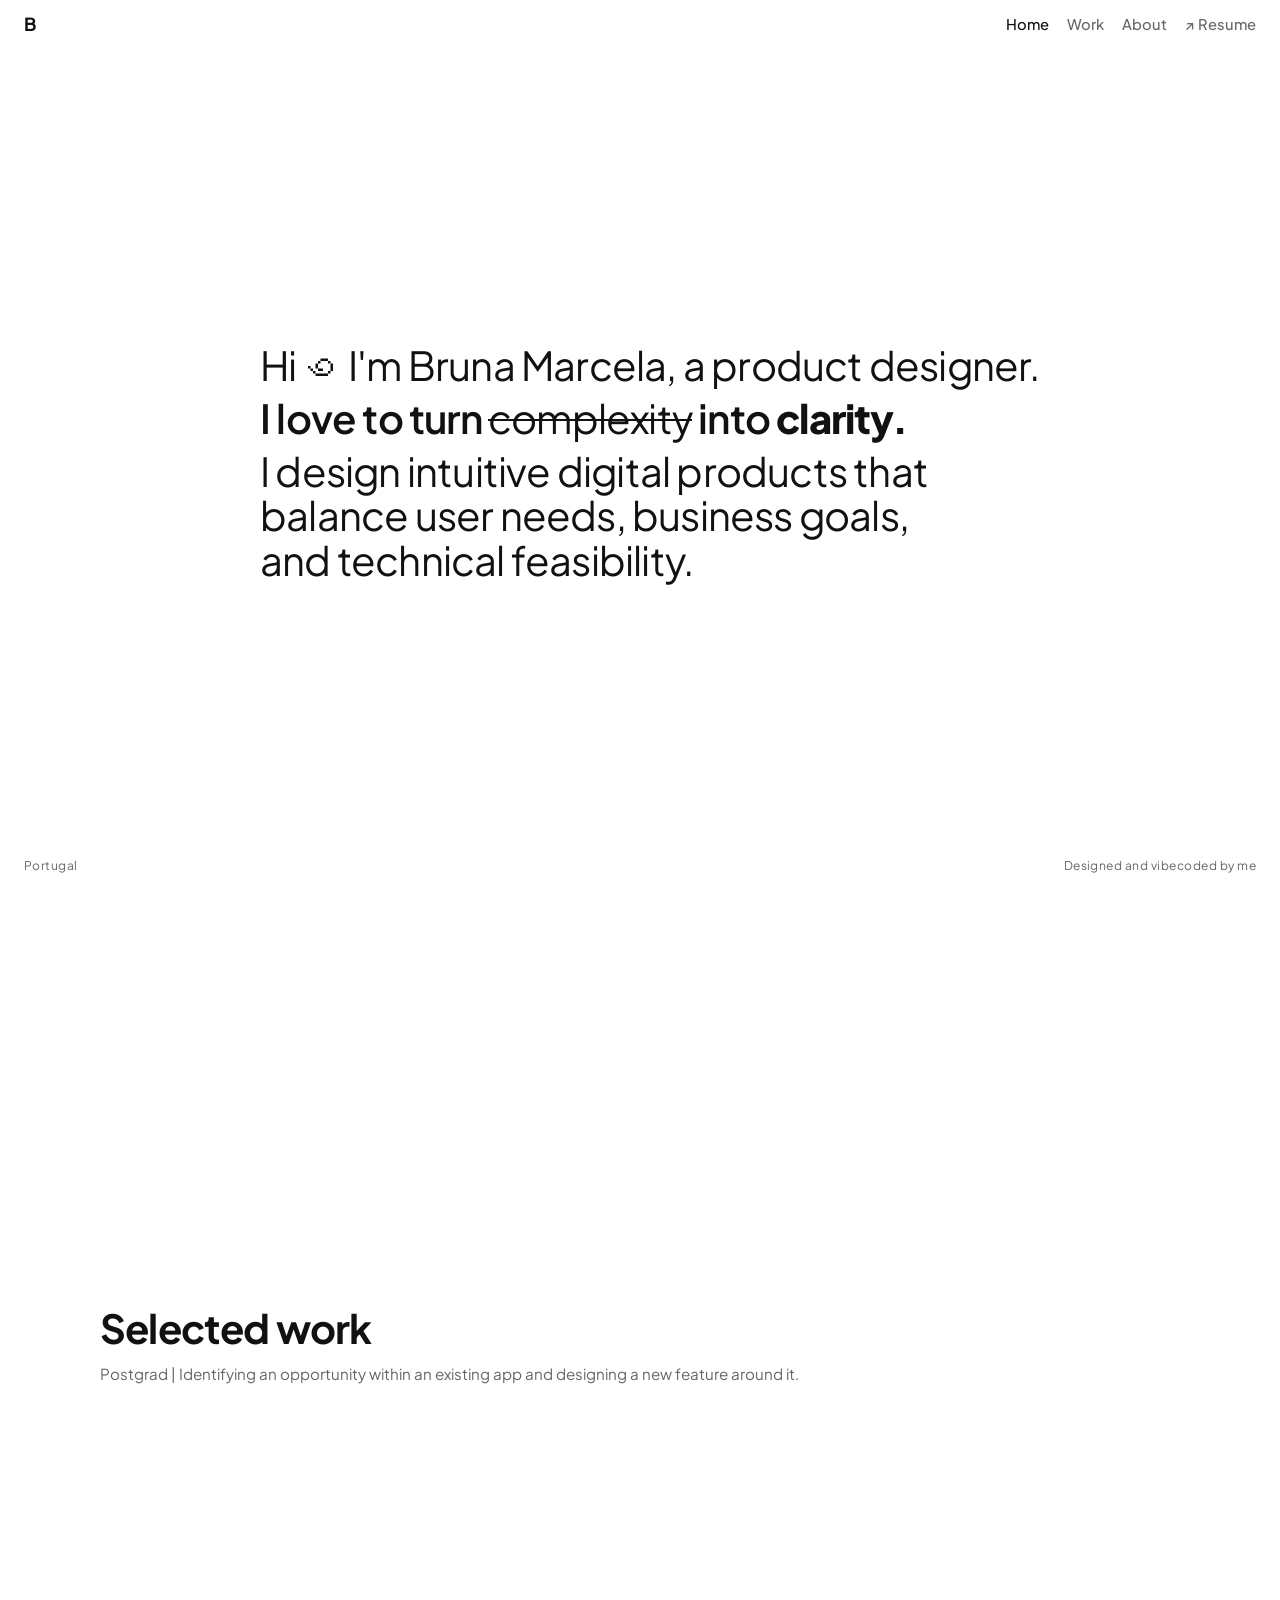
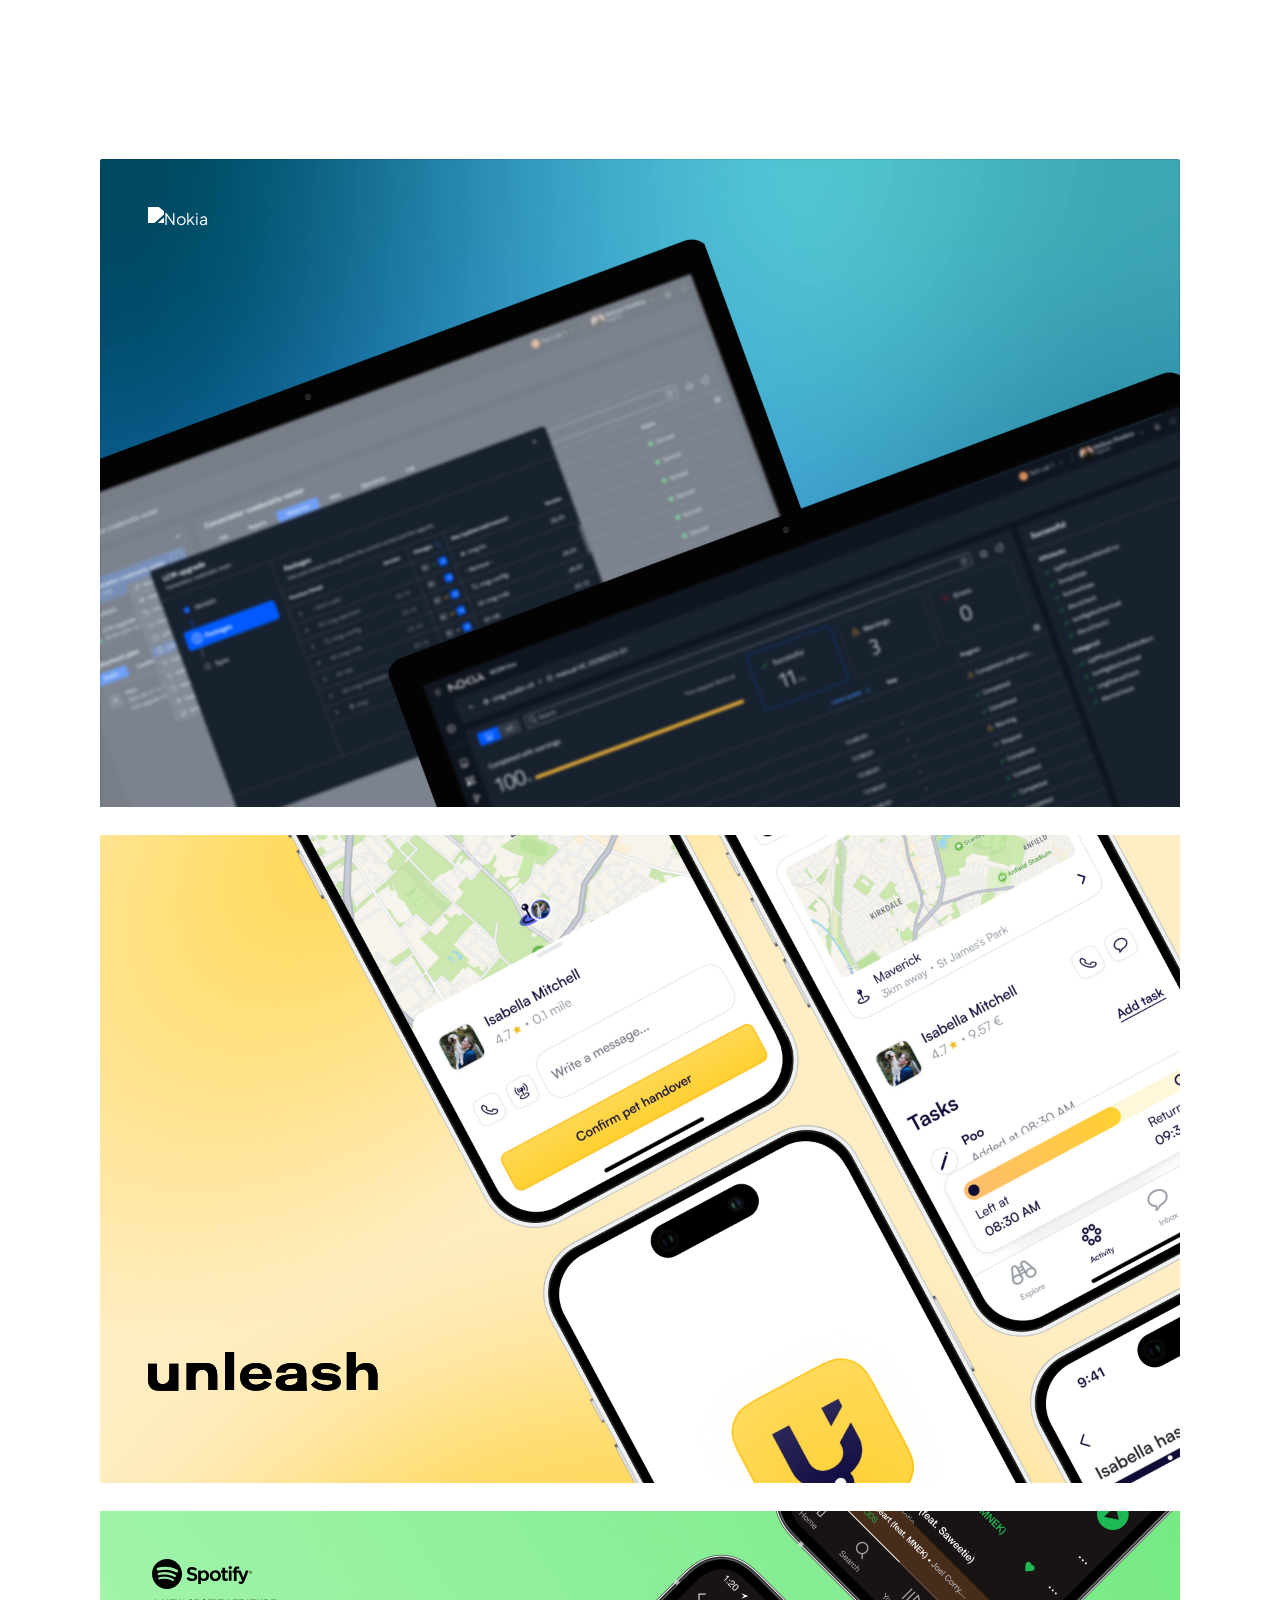
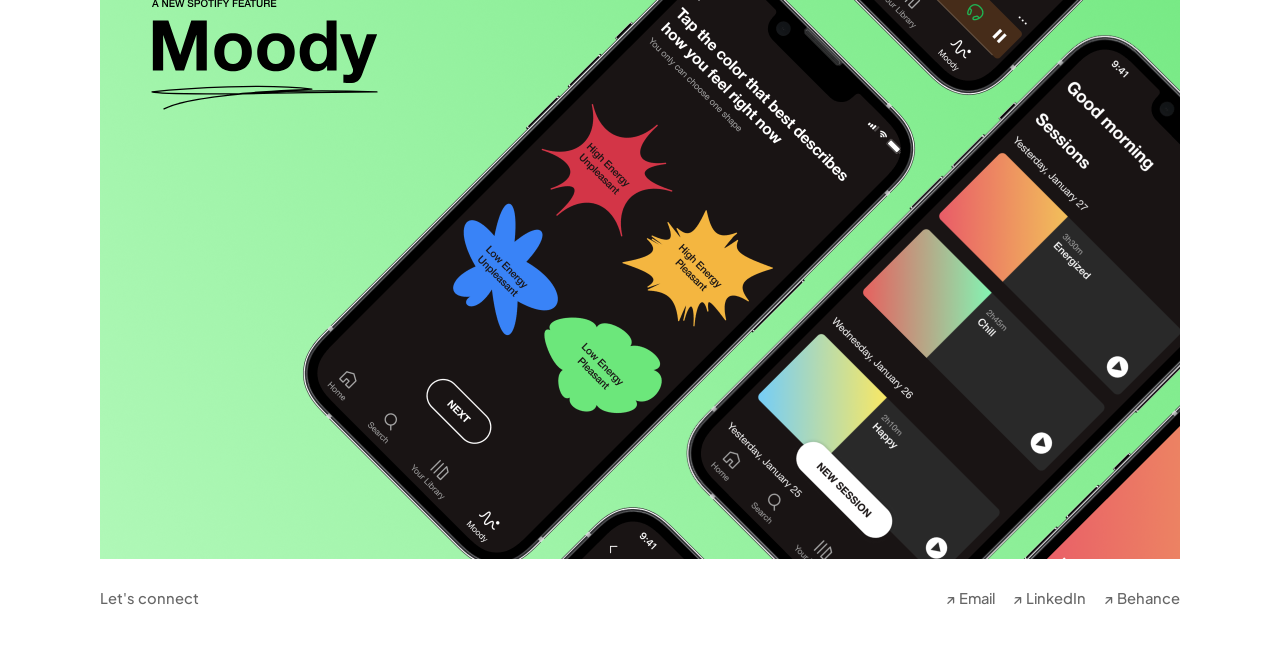
==== commit 5ef216ba: "Add Moody project page Co-authored-by: Cursor <cursoragent@cursor.com>" ====
--- a/index.html
+++ b/index.html
@@ -91,14 +91,25 @@
             </div>
           </a>
 
-          <article
-            class="project-preview"
-            data-context="A future case study about translating technical requirements into scalable product patterns."
+          <a
+            id="moody"
+            class="project-preview has-image"
+            href="moody.html"
+            data-context="Postgrad | Identifying an opportunity within an existing app and designing a new feature around it."
           >
             <div>
-              <h2>Complex systems</h2>
+              <img
+                class="project-logo project-logo-moody"
+                src="moody.svg"
+                alt="Moody"
+              >
+              <img
+                class="project-preview-image"
+                src="moody.png"
+                alt="Moody product concept preview."
+              >
             </div>
-          </article>
+          </a>
         </section>
       </section>
 
@@ -119,6 +130,8 @@
       const workTitle = document.querySelector("[data-work-title]");
       const workSection = document.querySelector(".work-section");
       const workSpacer = document.querySelector(".selected-work-spacer");
+      const homeNavLink = document.querySelector('.main-nav a[href="index.html"]');
+      const workNavLink = document.querySelector('.main-nav a[href="#work"]');
       const projectPanels = [...document.querySelectorAll(".project-preview[data-context]")];
 
       function updateWorkContext() {
@@ -167,9 +180,25 @@
         workTitle.classList.toggle("is-compact", shouldCompact);
       }
 
+      function updateActiveNav() {
+        if (!workSection || !homeNavLink || !workNavLink) return;
+
+        const rect = workSection.getBoundingClientRect();
+        const isWorkActive = rect.top <= window.innerHeight * 0.35 && rect.bottom > 80;
+
+        if (isWorkActive) {
+          homeNavLink.removeAttribute("aria-current");
+          workNavLink.setAttribute("aria-current", "page");
+        } else {
+          homeNavLink.setAttribute("aria-current", "page");
+          workNavLink.removeAttribute("aria-current");
+        }
+      }
+
       function updateWorkSection() {
         updateWorkContext();
         updateWorkTitle();
+        updateActiveNav();
       }
 
       updateWorkSection();
--- a/styles.css
+++ b/styles.css
@@ -177,7 +177,7 @@
 }
 
 .hero-statement p:first-child {
-  white-space: normal;
+  white-space: nowrap;
 }
 
 .hero-statement p:last-child {
@@ -231,6 +231,11 @@
 .featured-projects {
   display: grid;
   gap: clamp(16px, 2.5vw, 28px);
+}
+
+.work-section .featured-projects {
+  width: 100%;
+  margin: 0;
 }
 
 .work-section {
@@ -432,9 +437,17 @@
   width: clamp(150px, 18vw, 230px);
 }
 
+.project-preview.has-image .project-logo-moody {
+  width: clamp(150px, 18vw, 230px);
+}
+
 #unleash.project-preview.has-image .project-logo {
   top: auto;
   bottom: clamp(58px, 8vw, 92px);
+  filter: brightness(0);
+}
+
+#moody.project-preview.has-image .project-logo {
   filter: brightness(0);
 }
 
@@ -855,6 +868,10 @@
     max-width: none;
     text-align: right;
     white-space: nowrap;
+  }
+
+  .hero-statement p:first-child {
+    white-space: normal;
   }
 
   .about-preview {
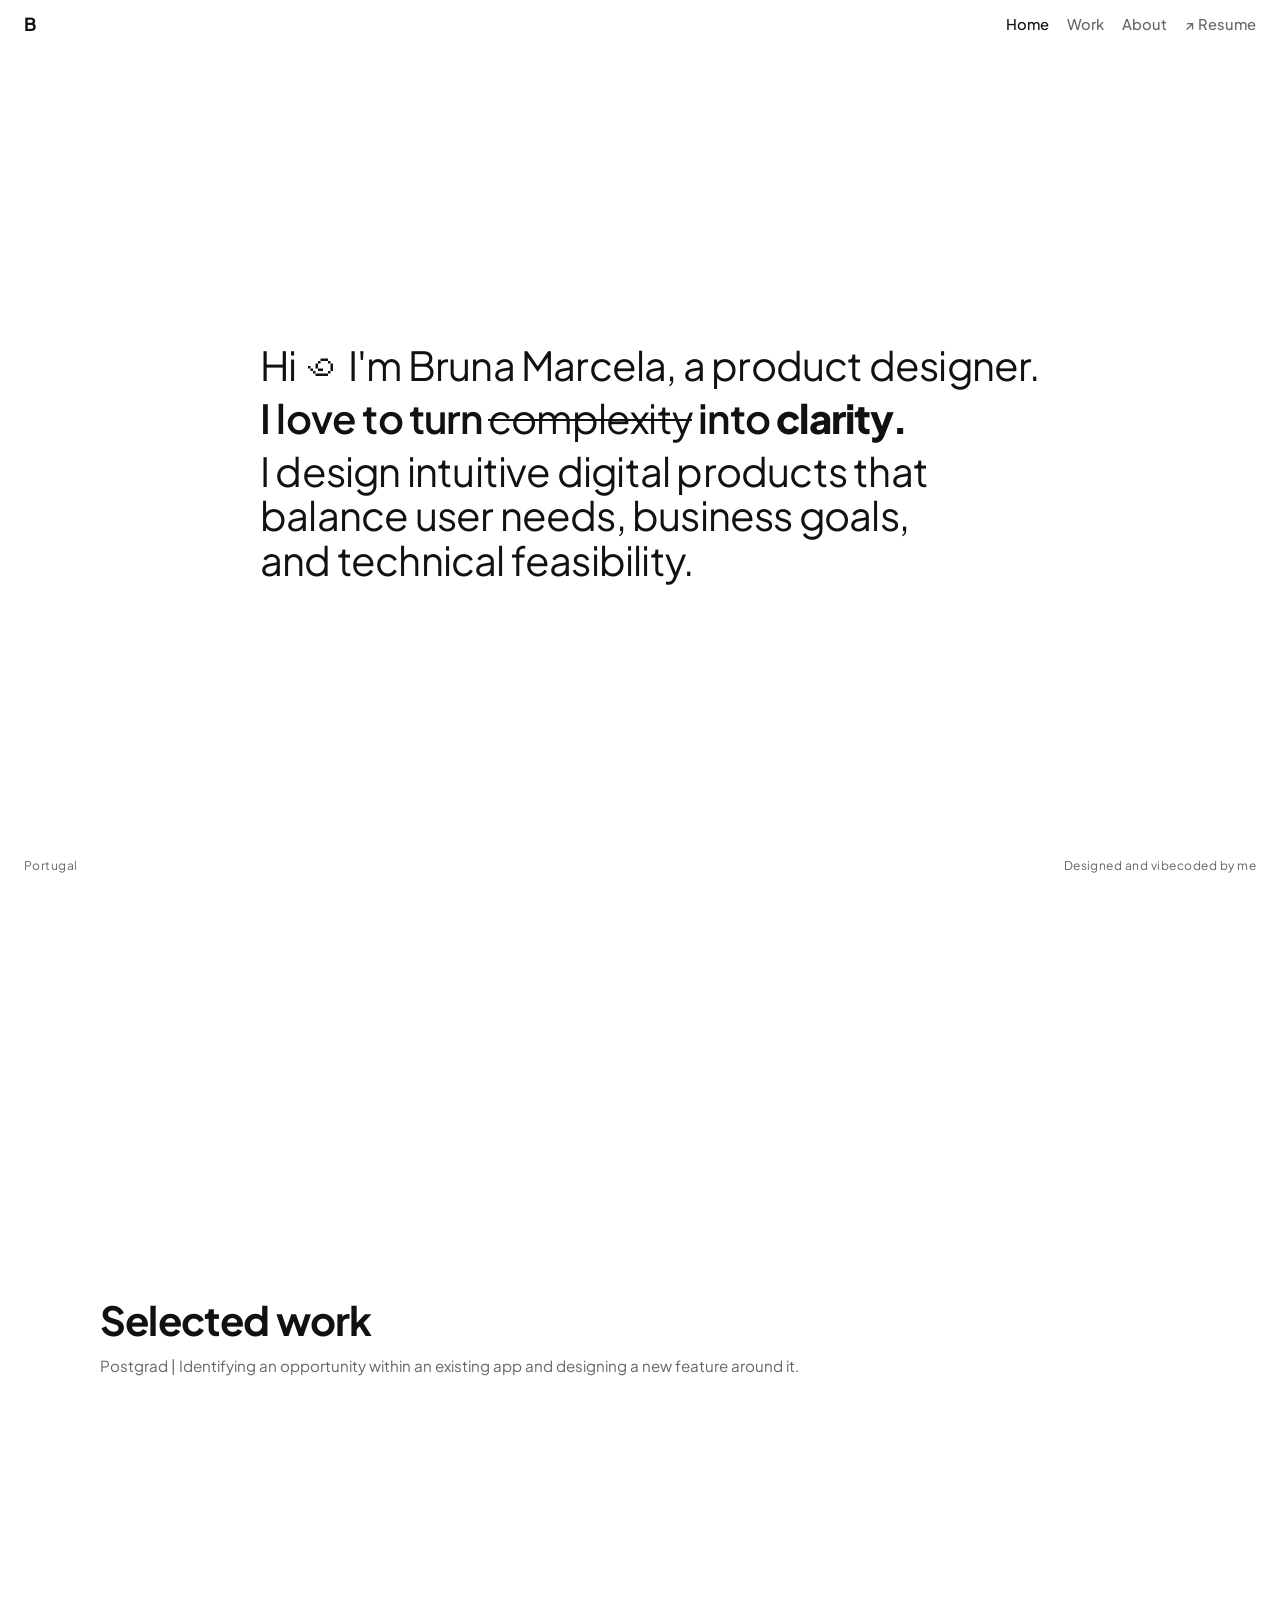
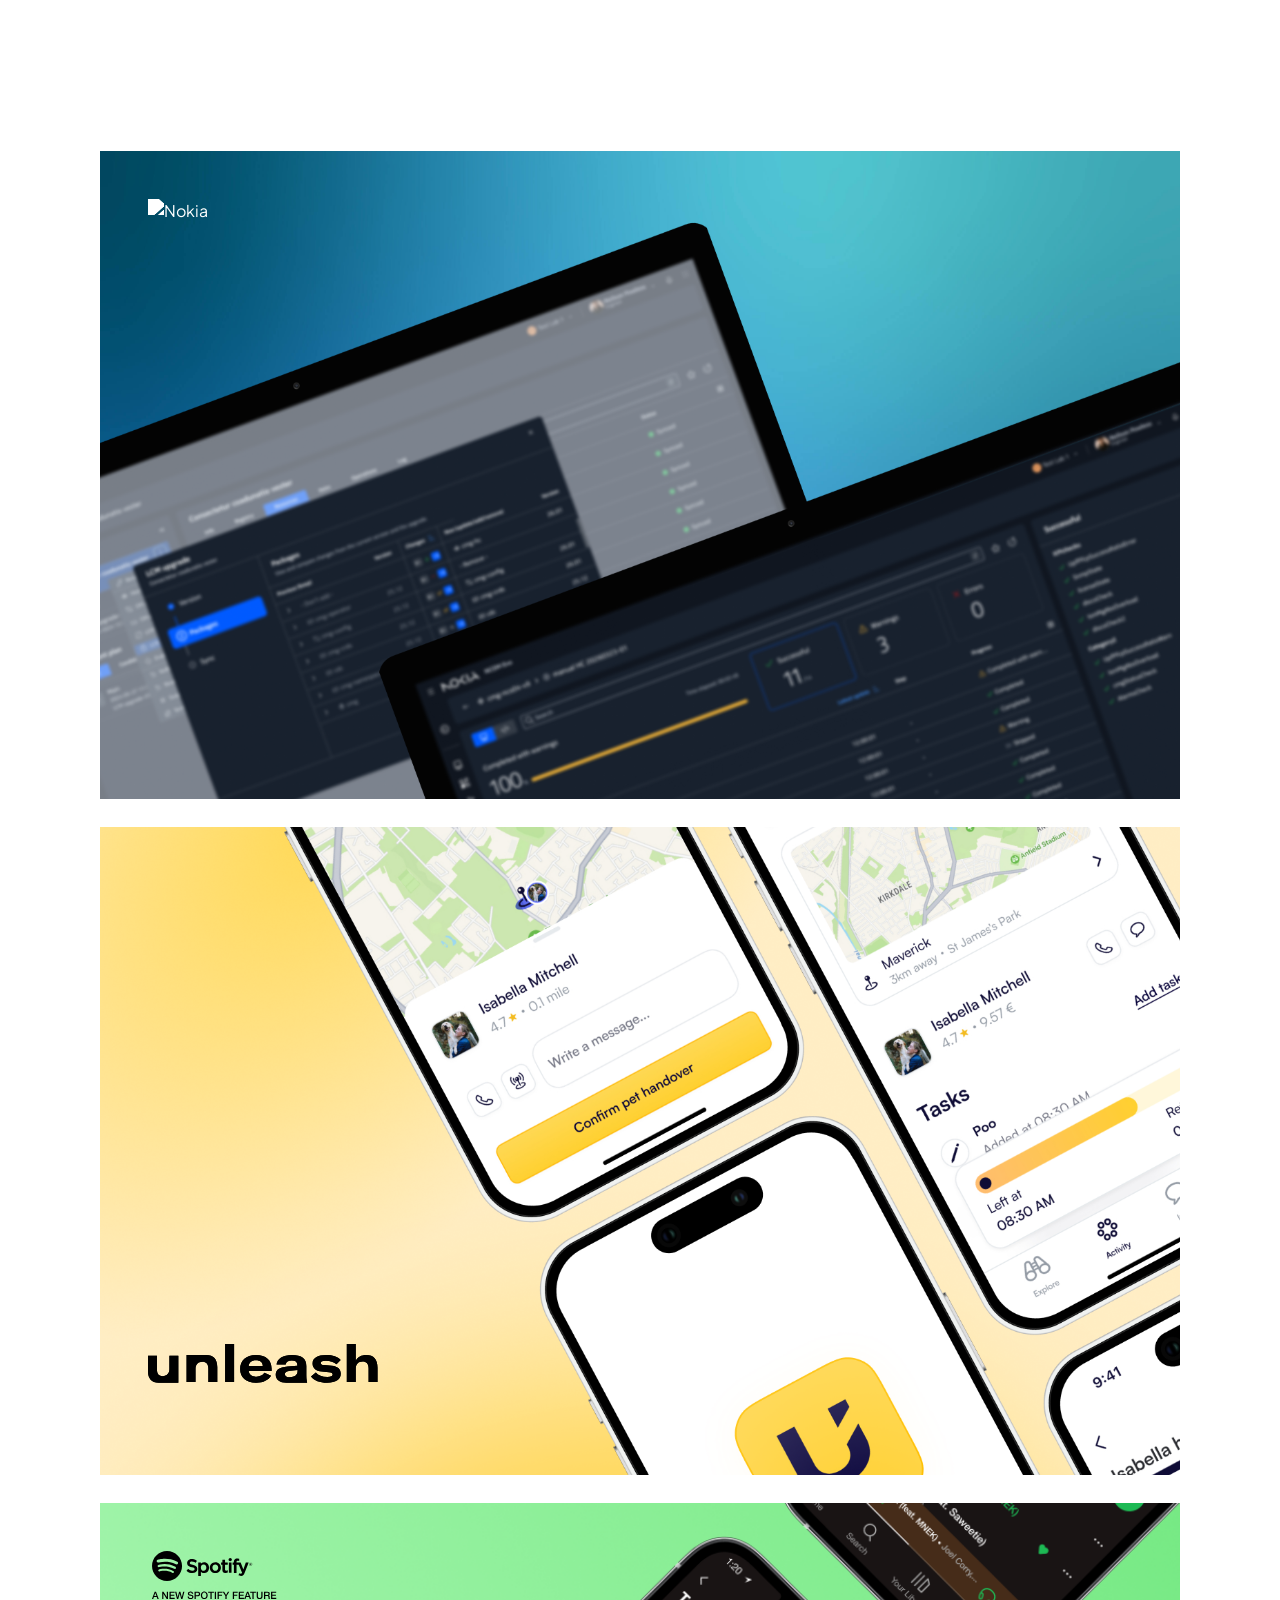
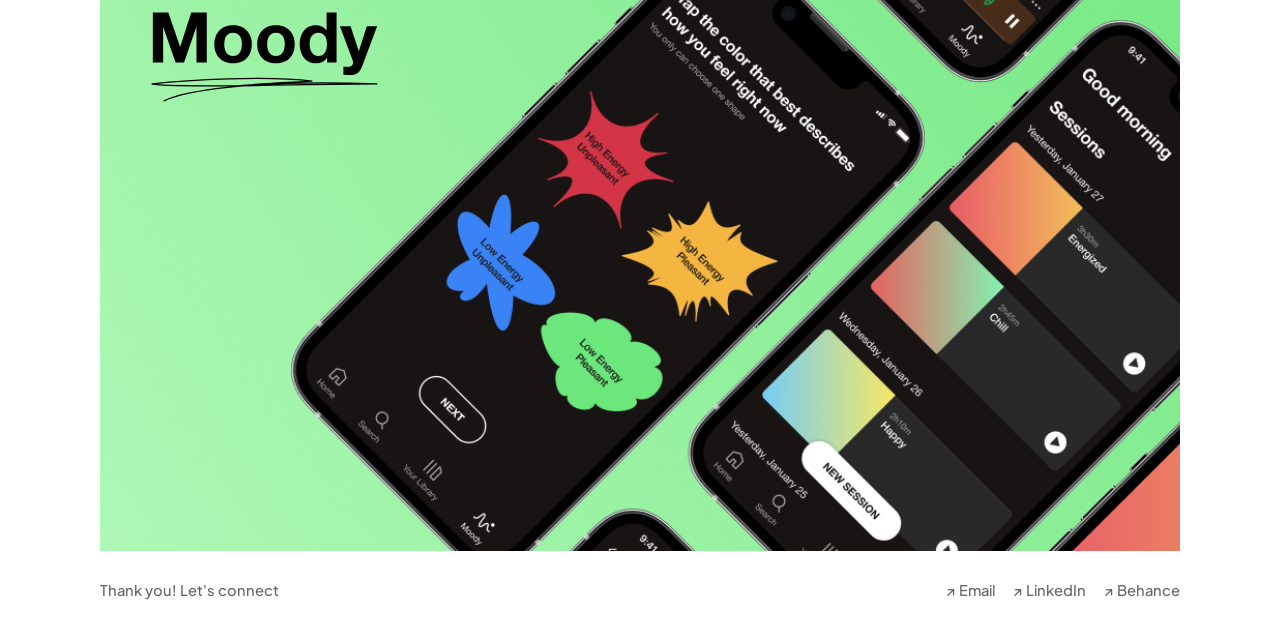
==== commit 7c837575: "Expand Nokia case study evidence Co-authored-by: Cursor <cursoragent@cursor.com>" ====
--- a/index.html
+++ b/index.html
@@ -117,7 +117,7 @@
 
     <footer class="site-footer" aria-label="Contact links">
       <div class="footer-copy">
-        <p class="footer-heading">Let's connect</p>
+        <p class="footer-heading">Thank you! Let's connect</p>
       </div>
       <div class="footer-links">
         <a href="mailto:brunacruz97@gmail.com?subject=Hello!">↗ Email</a>
--- a/styles.css
+++ b/styles.css
@@ -246,7 +246,7 @@
   position: sticky;
   top: 48px;
   z-index: 8;
-  padding: 18px 0 20px;
+  padding: 10px 0 20px;
   background: var(--background);
   display: flex;
   flex-direction: column;
@@ -293,6 +293,11 @@
   letter-spacing: 0;
 }
 
+.selected-work-title.has-work-context {
+  padding-bottom: 16px;
+  box-shadow: 0 4px 0 var(--background);
+}
+
 .selected-work-title.is-compact .work-context {
   opacity: 1;
   transform: translateY(0);
@@ -401,6 +406,7 @@
   position: relative;
   min-height: clamp(320px, 72vh, 720px);
   isolation: isolate;
+  overflow: hidden;
 }
 
 .project-preview.has-image .project-preview-image {
@@ -410,6 +416,13 @@
   height: 100%;
   aspect-ratio: auto;
   z-index: 0;
+  transform: scale(1.035);
+  transition: transform 520ms ease;
+}
+
+.project-preview.has-image:hover .project-preview-image,
+.project-preview.has-image:focus-visible .project-preview-image {
+  transform: scale(1);
 }
 
 .project-preview.has-image {
@@ -431,6 +444,8 @@
   height: auto;
   top: clamp(24px, 4vw, 48px);
   filter: brightness(0) invert(1);
+  transform-origin: left center;
+  transition: transform 220ms ease;
 }
 
 .project-preview.has-image .project-logo-unleash {
@@ -439,6 +454,11 @@
 
 .project-preview.has-image .project-logo-moody {
   width: clamp(150px, 18vw, 230px);
+}
+
+.project-preview.has-image:hover .project-logo,
+.project-preview.has-image:focus-visible .project-logo {
+  transform: scale(1.045);
 }
 
 #unleash.project-preview.has-image .project-logo {
@@ -705,23 +725,240 @@
 
 .case-copy-open .case-study-section h2 {
   margin-bottom: 8px;
+  color: var(--muted);
+  font-size: 0.95rem;
+  font-weight: 400;
+  line-height: 1.45;
+  letter-spacing: 0;
+  text-transform: none;
+}
+
+.case-copy-open .case-study-section p {
+  color: #111111;
+}
+
+.case-bullet-list {
+  margin: 0;
+  padding: 0;
+  list-style: none;
+  color: #111111;
+}
+
+.case-bullet-list li + li {
+  margin-top: 8px;
+}
+
+.case-section-content h3 {
+  margin: 0 0 14px;
+  color: var(--ink);
+  font-size: 1rem;
+  font-weight: 500;
+  line-height: 1.45;
+  letter-spacing: 0;
+}
+
+.case-section-content p {
+  margin: 0;
+}
+
+.case-section-content p + p {
+  margin-top: 16px;
+}
+
+.case-section-content .case-bullet-list {
+  margin-top: 24px;
+}
+
+.case-principles {
+  margin-top: 28px;
+  display: grid;
+  grid-template-columns: repeat(3, minmax(0, 1fr));
+  gap: 20px;
+}
+
+.case-principles > div {
+  display: block;
+}
+
+.case-principles h4 {
+  margin: 0 0 3px;
+  color: var(--ink);
+  font-size: 0.95rem;
+  font-weight: 600;
+  line-height: 1.35;
+}
+
+.case-principles p {
+  color: #111111;
+  font-size: 0.92rem;
+  line-height: 1.45;
+}
+
+.case-timeline {
+  margin-top: 16px;
+  display: grid;
+  gap: 0;
+}
+
+.case-timeline article {
+  padding: 8px 0;
+}
+
+.case-timeline h4,
+.case-callout h4 {
+  margin: 0 0 6px;
   color: var(--ink);
   font-size: 0.95rem;
   font-weight: 500;
+  line-height: 1.35;
+}
+
+.case-timeline p,
+.case-callout p {
+  margin: 0;
+  color: #111111;
+}
+
+.case-timeline h4 {
+  margin-bottom: 3px;
+  font-weight: 700;
+}
+
+.case-callout {
+  margin-top: 18px;
+  padding: 0;
+  background: transparent;
+  color: var(--muted);
+}
+
+.case-callout h4 {
+  color: var(--muted);
+  font-size: 0.9rem;
+  font-weight: 400;
+}
+
+.case-copy-open .case-study-section .case-callout p {
+  color: var(--muted);
+  font-size: 0.82rem;
+}
+
+.feature-contribution {
+  display: grid;
+  gap: 28px;
+}
+
+.feature-contribution-list {
+  display: grid;
+}
+
+.feature-contribution + .feature-contribution {
+  margin-top: 40px;
+}
+
+.feature-contribution header h3 {
+  margin: 0 0 3px;
+  color: var(--ink);
+  font-size: 0.95rem;
+  font-weight: 700;
+  line-height: 1.35;
+  letter-spacing: 0;
+}
+
+.feature-contribution header p,
+.feature-contribution section p {
+  margin: 0;
+  color: #111111;
+}
+
+.feature-contribution section {
+  display: grid;
+  gap: 10px;
+}
+
+.feature-contribution h4 {
+  margin: 0;
+  color: var(--muted);
+  font-size: 0.9rem;
+  font-weight: 400;
+  line-height: 1.35;
+}
+
+.feature-chip-list {
+  display: flex;
+  flex-wrap: wrap;
+  gap: 8px;
+}
+
+.feature-chip-list span {
+  padding: 7px 10px;
+  border: 1px solid var(--line);
+  border-radius: 4px;
+  color: #111111;
+  font-size: 0.86rem;
+  line-height: 1.2;
+}
+
+.feature-chip-list-outcome span {
+  background: var(--soft);
+}
+
+.feature-outcomes {
+  display: grid;
+  gap: 14px;
+}
+
+.feature-outcomes h5 {
+  margin: 0 0 3px;
+  color: var(--ink);
+  font-size: 0.95rem;
+  font-weight: 700;
+  line-height: 1.35;
+}
+
+.feature-outcomes p {
+  margin: 0;
+  color: #111111;
+}
+
+.feature-visuals {
+  display: grid;
+  gap: 16px;
+}
+
+.feature-visuals img {
+  width: 100%;
+  display: block;
+  border-radius: 4px;
+}
+
+.feature-visuals-two {
+  grid-template-columns: repeat(2, minmax(0, 1fr));
+}
+
+.feature-visuals-two img {
+  border-radius: 4px;
+}
+
+.feature-evidence {
+  display: grid;
+  gap: 12px;
+}
+
+.feature-evidence-title {
+  color: #111111;
+}
+
+.feature-caption {
+  color: var(--muted) !important;
+  font-size: 0.82rem;
   line-height: 1.45;
-  letter-spacing: 0;
-  text-transform: none;
-}
-
-.case-copy-open .case-study-section p {
-  color: #111111;
 }
 
 .case-copy-open .case-study-section {
   display: grid;
   grid-template-columns: minmax(180px, 0.45fr) minmax(0, 1.2fr);
   gap: 32px;
-  align-items: start;
+  align-items: baseline;
 }
 
 .case-study-section + .case-study-section {
@@ -731,6 +968,8 @@
 }
 
 .case-copy-open .case-study-section + .case-study-section {
+  margin-top: 28px;
+  padding-top: 0;
   border-top: 0;
 }
 
@@ -749,7 +988,7 @@
 }
 
 .case-banner {
-  margin: 42px 0;
+  margin: 28px 0;
 }
 
 .case-banner img {
@@ -872,6 +1111,17 @@
 
   .hero-statement p:first-child {
     white-space: normal;
+  }
+
+  .case-principles {
+    grid-template-columns: 1fr;
+    gap: 18px;
+  }
+
+  .case-principles > div {
+    display: grid;
+    grid-template-columns: minmax(120px, 0.35fr) minmax(0, 1fr);
+    gap: 24px;
   }
 
   .about-preview {
@@ -931,6 +1181,19 @@
     gap: 10px;
   }
 
+  .case-principles {
+    grid-template-columns: 1fr;
+  }
+
+  .case-principles > div {
+    grid-template-columns: 1fr;
+    gap: 6px;
+  }
+
+  .feature-visuals-two {
+    grid-template-columns: 1fr;
+  }
+
   .project-preview-image,
   .case-banner {
     margin-top: 24px;
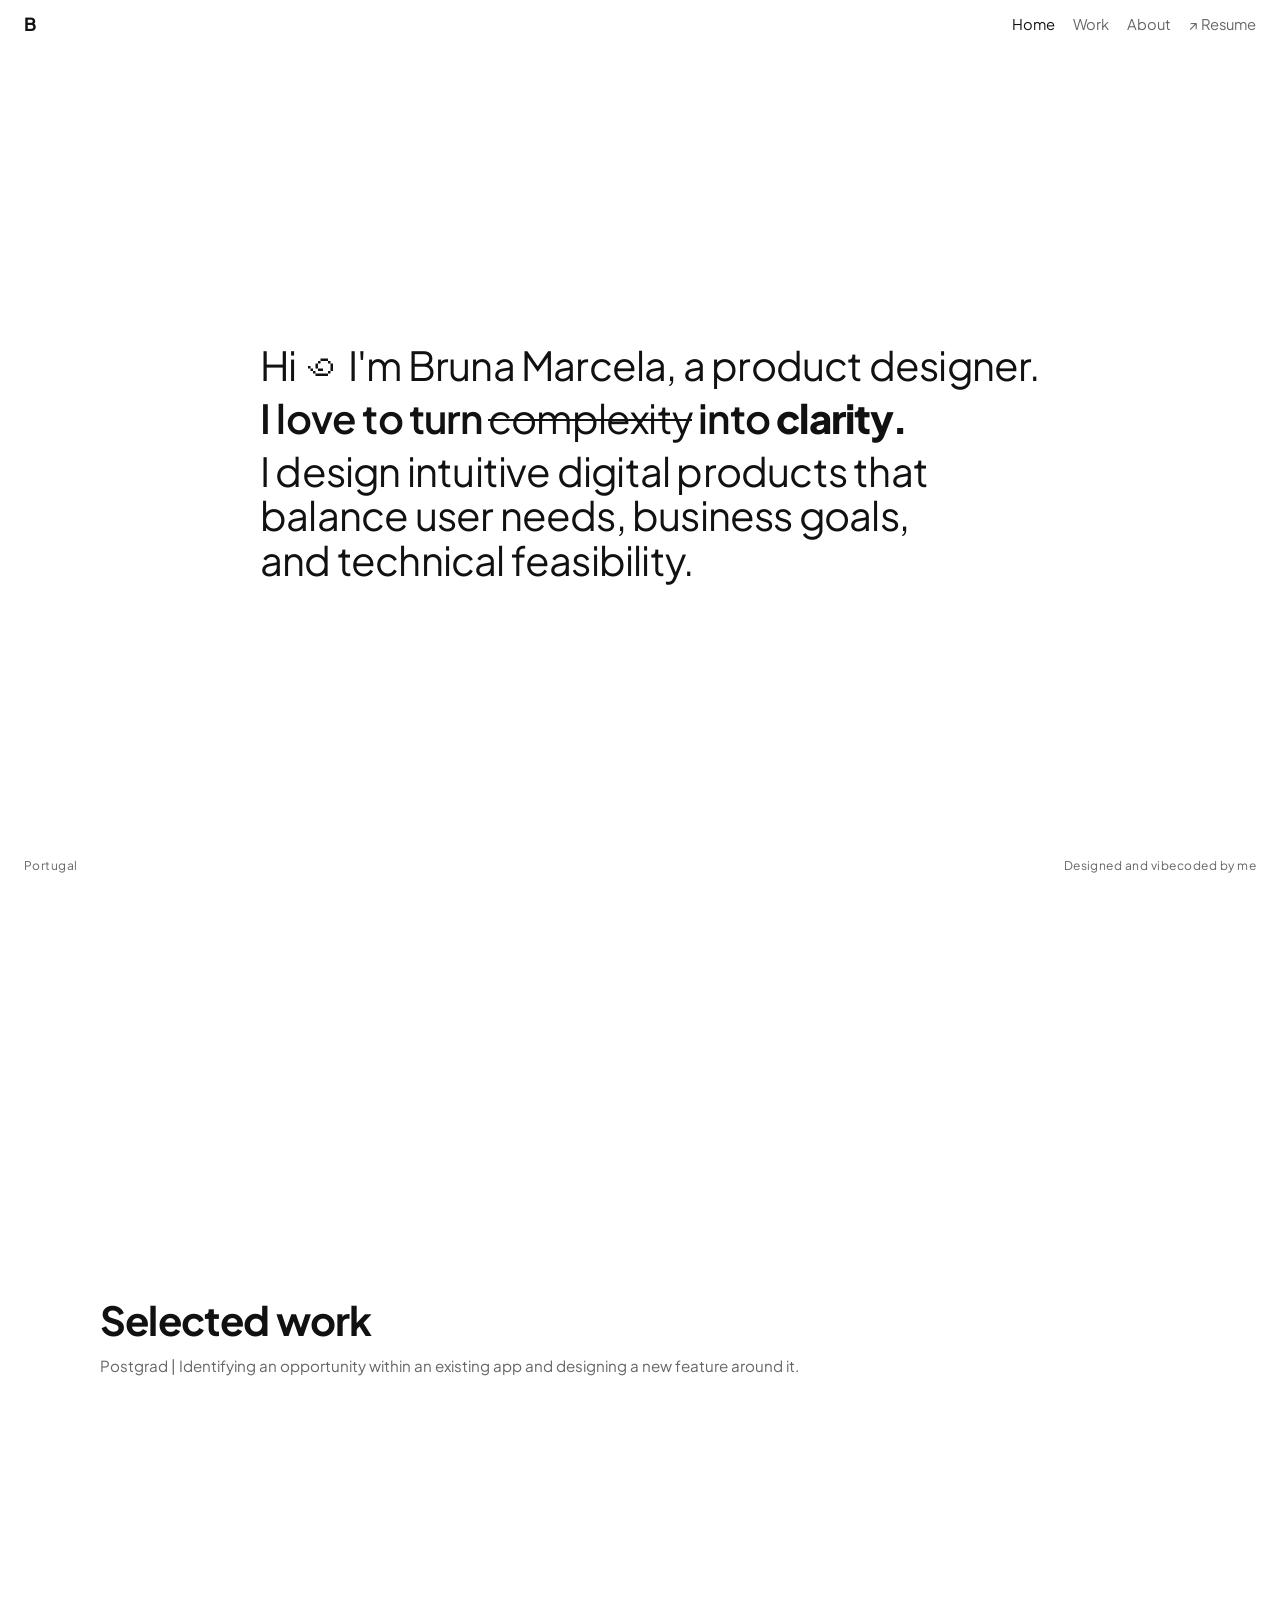
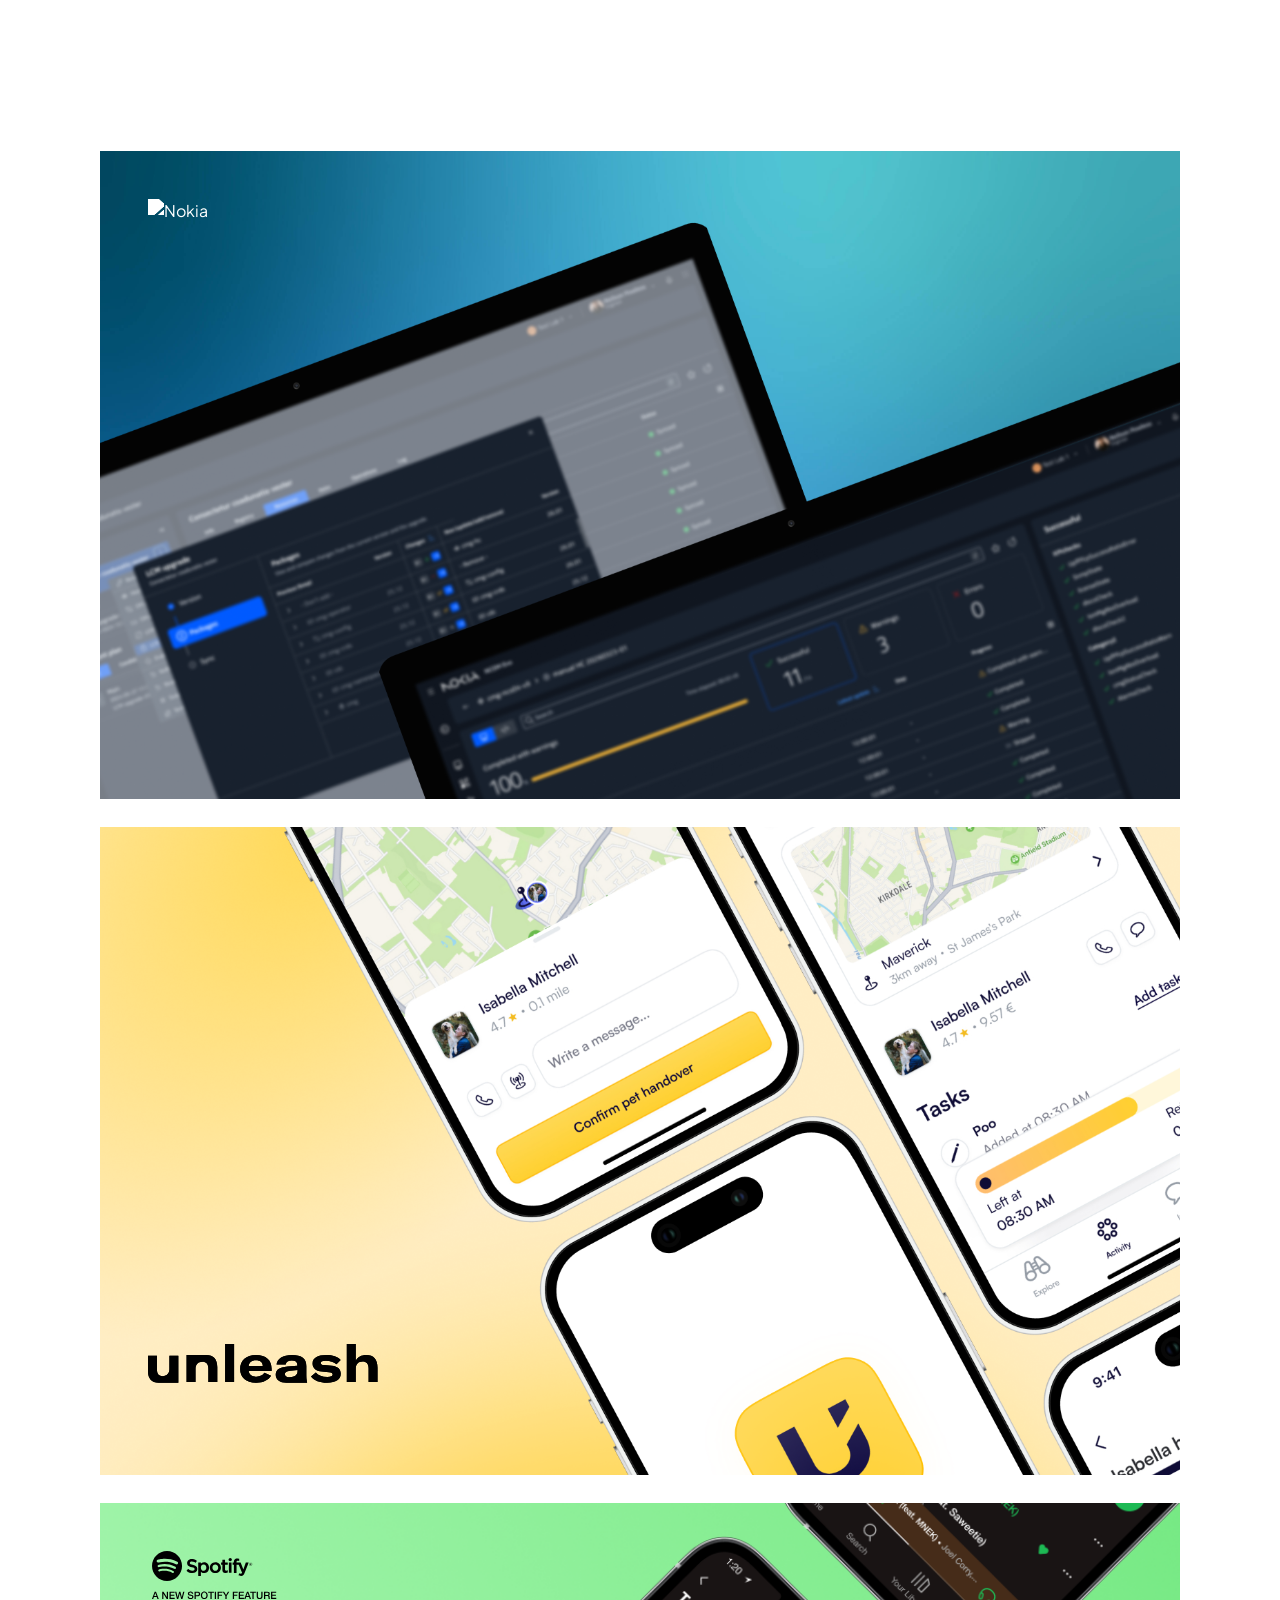
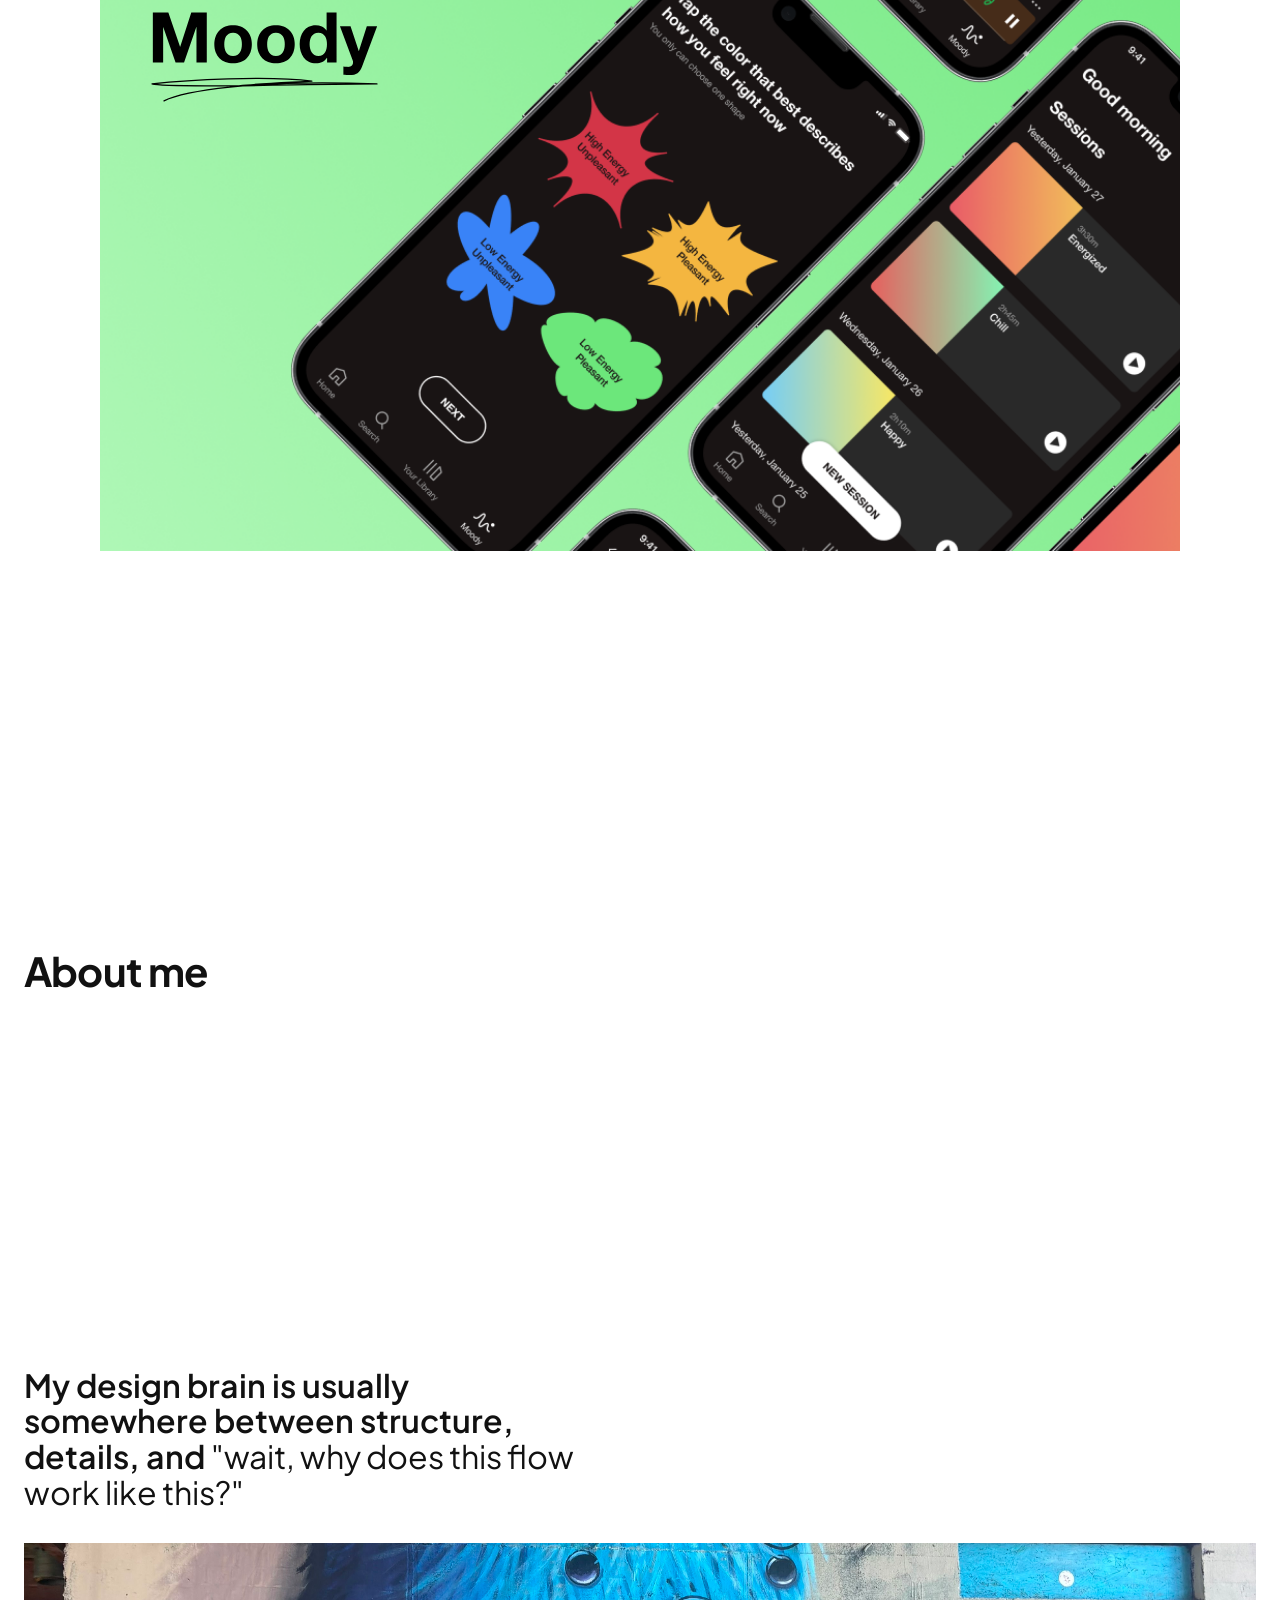
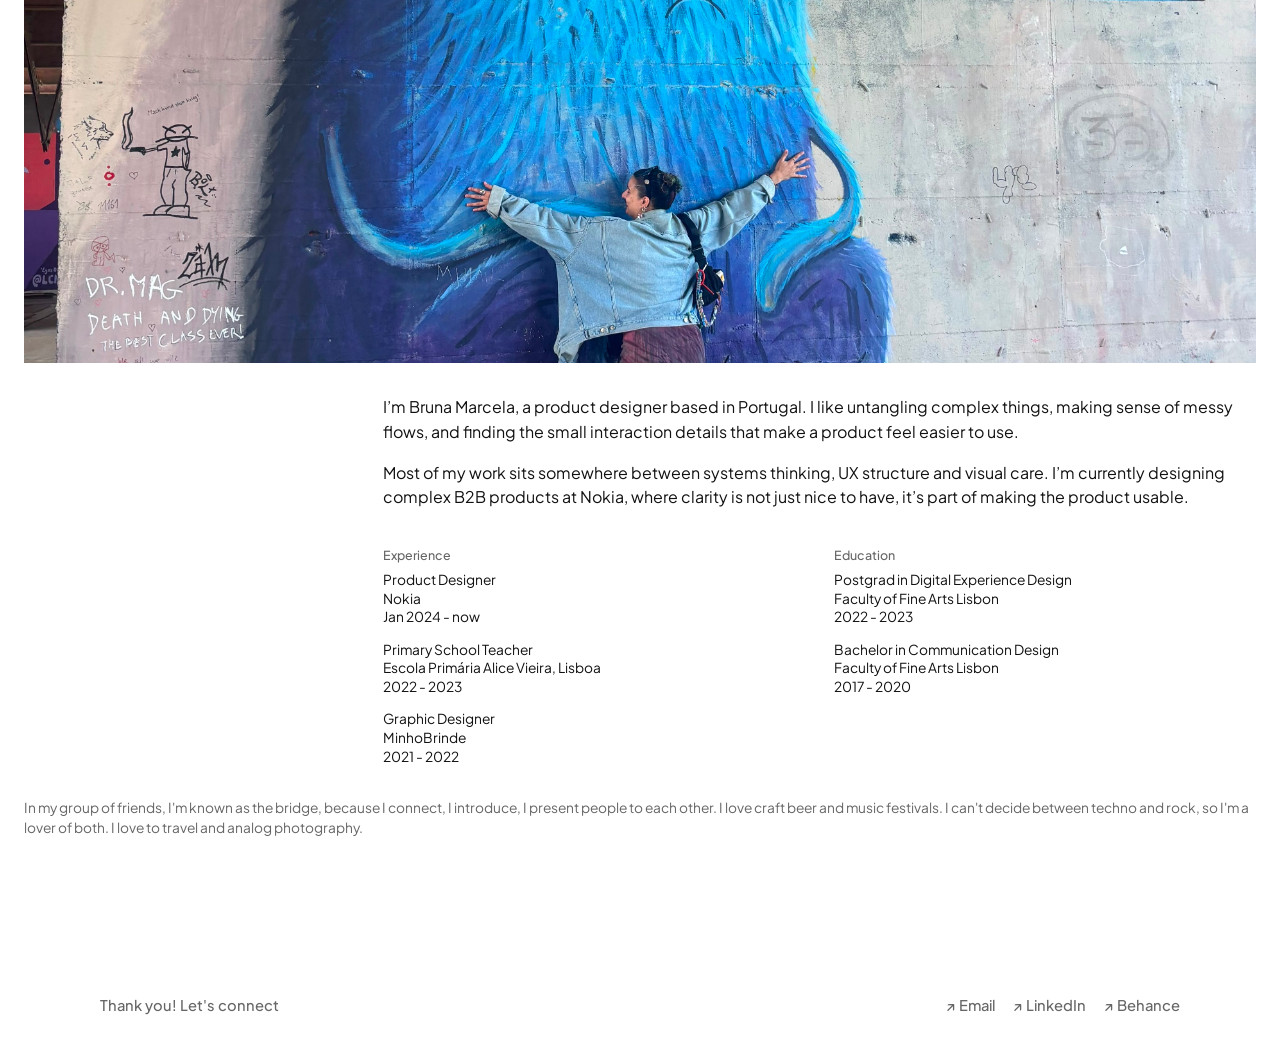
==== commit 0b6422a6: "Move About section onto homepage Replace the standalone About navigation with a homepage section tha" ====
--- a/index.html
+++ b/index.html
@@ -22,7 +22,7 @@
       <nav class="main-nav" aria-label="Main navigation">
         <a href="index.html" aria-current="page">Home</a>
         <a href="#work">Work</a>
-        <a href="about.html">About</a>
+        <a href="#about">About</a>
         <a href="/Bruna-Marcela-CV.pdf" target="_blank" rel="noreferrer">↗ Resume</a>
       </nav>
     </header>
@@ -111,6 +111,61 @@
             </div>
           </a>
         </section>
+      </section>
+
+      <section id="about" class="home-about" aria-labelledby="about-title">
+        <div class="about-section-title" data-about-title>
+          <p class="eyebrow">About me</p>
+        </div>
+        <div class="about-section-spacer" aria-hidden="true"></div>
+
+        <div class="home-about-grid">
+          <div>
+            <h2 id="about-title">My design brain is usually somewhere between structure, details, and <em>"wait, why does this flow work like this?"</em></h2>
+          </div>
+          <figure class="home-about-banner">
+            <img
+              src="about-photo.jpg"
+              alt="Bruna standing in front of a blue mural character."
+            >
+          </figure>
+          <div class="home-about-content">
+            <div class="home-about-copy">
+              <p>
+                I’m Bruna Marcela, a product designer based in Portugal. I like
+                untangling complex things, making sense of messy flows, and
+                finding the small interaction details that make a product feel
+                easier to use.
+              </p>
+              <p>
+                Most of my work sits somewhere between systems thinking, UX
+                structure and visual care. I’m currently designing complex B2B
+                products at Nokia, where clarity is not just nice to have, it’s
+                part of making the product usable.
+              </p>
+            </div>
+
+            <div class="home-about-meta" aria-label="Profile details">
+              <div>
+                <span>Experience</span>
+                <p>Product Designer<br>Nokia<br>Jan 2024 - now</p>
+                <p>Primary School Teacher<br>Escola Primária Alice Vieira, Lisboa<br>2022 - 2023</p>
+                <p>Graphic Designer<br>MinhoBrinde<br>2021 - 2022</p>
+              </div>
+              <div>
+                <span>Education</span>
+                <p>Postgrad in Digital Experience Design<br>Faculty of Fine Arts Lisbon<br>2022 - 2023</p>
+                <p>Bachelor in Communication Design<br>Faculty of Fine Arts Lisbon<br>2017 - 2020</p>
+              </div>
+            </div>
+          </div>
+          <p class="home-about-caption">
+            In my group of friends, I'm known as the bridge, because I connect, I
+            introduce, I present people to each other. I love craft beer and
+            music festivals. I can't decide between techno and rock, so I'm a
+            lover of both. I love to travel and analog photography.
+          </p>
+        </div>
       </section>
 
     </main>
@@ -129,9 +184,13 @@
       const workContext = document.querySelector("[data-work-context]");
       const workTitle = document.querySelector("[data-work-title]");
       const workSection = document.querySelector(".work-section");
+      const aboutSection = document.querySelector("#about");
+      const aboutTitle = document.querySelector("[data-about-title]");
+      const aboutSpacer = document.querySelector(".about-section-spacer");
       const workSpacer = document.querySelector(".selected-work-spacer");
       const homeNavLink = document.querySelector('.main-nav a[href="index.html"]');
       const workNavLink = document.querySelector('.main-nav a[href="#work"]');
+      const aboutNavLink = document.querySelector('.main-nav a[href="#about"]');
       const projectPanels = [...document.querySelectorAll(".project-preview[data-context]")];
 
       function updateWorkContext() {
@@ -180,24 +239,54 @@
         workTitle.classList.toggle("is-compact", shouldCompact);
       }
 
+      function updateAboutTitle() {
+        if (!aboutTitle || !aboutSection) return;
+
+        const headerOffset = 48;
+        const aboutTop = aboutSection.getBoundingClientRect().top;
+        const scrollDistance = Math.max(
+          aboutTitle.offsetHeight + (aboutSpacer?.offsetHeight || 0),
+          1
+        );
+        const progress = Math.min(Math.max((headerOffset - aboutTop) / scrollDistance, 0), 1);
+
+        const titleSize = 40 - (24.8 * progress);
+        const centerOffset = Math.max(((window.innerHeight - headerOffset) / 2) - 38, 0);
+        const titleOffset = centerOffset * (1 - progress);
+        const shouldCompact = progress >= 0.98;
+
+        aboutTitle.style.setProperty("--about-title-size", `${titleSize}px`);
+        aboutTitle.style.setProperty("--about-title-offset", `${titleOffset}px`);
+        aboutTitle.classList.toggle("is-compact", shouldCompact);
+      }
+
       function updateActiveNav() {
-        if (!workSection || !homeNavLink || !workNavLink) return;
+        if (!workSection || !homeNavLink || !workNavLink || !aboutNavLink) return;
 
         const rect = workSection.getBoundingClientRect();
         const isWorkActive = rect.top <= window.innerHeight * 0.35 && rect.bottom > 80;
-
-        if (isWorkActive) {
+        const aboutRect = aboutSection?.getBoundingClientRect();
+        const isAboutActive = aboutRect && aboutRect.top <= window.innerHeight * 0.45 && aboutRect.bottom > 80;
+
+        if (isAboutActive) {
+          homeNavLink.removeAttribute("aria-current");
+          workNavLink.removeAttribute("aria-current");
+          aboutNavLink.setAttribute("aria-current", "page");
+        } else if (isWorkActive) {
           homeNavLink.removeAttribute("aria-current");
           workNavLink.setAttribute("aria-current", "page");
+          aboutNavLink.removeAttribute("aria-current");
         } else {
           homeNavLink.setAttribute("aria-current", "page");
           workNavLink.removeAttribute("aria-current");
+          aboutNavLink.removeAttribute("aria-current");
         }
       }
 
       function updateWorkSection() {
         updateWorkContext();
         updateWorkTitle();
+        updateAboutTitle();
         updateActiveNav();
       }
 
--- a/styles.css
+++ b/styles.css
@@ -86,7 +86,7 @@
   align-items: center;
   color: var(--muted);
   font-size: 0.92rem;
-  font-weight: 500;
+  font-weight: 400;
 }
 
 .main-nav {
@@ -109,6 +109,7 @@
 .home-grid,
 .work-section,
 .featured-projects,
+.home-about,
 .page,
 .case-hero,
 .case-layout {
@@ -482,6 +483,148 @@
   color: rgba(255, 255, 255, 0.82);
 }
 
+.home-about {
+  width: calc(100% - 48px);
+  max-width: none;
+  scroll-margin-top: 72px;
+  position: relative;
+  padding: 0 0 clamp(80px, 10vw, 130px);
+}
+
+.about-section-title {
+  position: sticky;
+  top: 48px;
+  z-index: 8;
+  padding: 10px 0 20px;
+  background: var(--background);
+  display: flex;
+  flex-direction: column;
+  justify-content: flex-start;
+  transform: translateY(var(--about-title-offset, calc((100vh - 48px) / 2 - 38px)));
+  will-change: transform;
+  transition:
+    color 420ms ease;
+}
+
+.about-section-spacer {
+  min-height: max(320px, calc(100vh - 158px));
+}
+
+.about-section-title .eyebrow {
+  margin-bottom: 0;
+  letter-spacing: 0;
+  text-transform: none;
+  font-size: var(--about-title-size, 40px);
+  line-height: 1.12;
+  letter-spacing: -0.02em;
+  color: var(--ink);
+  transition:
+    color 420ms ease;
+}
+
+.about-section-title.is-compact {
+  padding-bottom: 16px;
+  box-shadow: 0 4px 0 var(--background);
+}
+
+.about-section-title.is-compact .eyebrow {
+  margin-bottom: 0;
+  color: var(--ink);
+  line-height: 1.45;
+  letter-spacing: 0;
+}
+
+.home-about-grid {
+  display: grid;
+  grid-template-columns: minmax(180px, 0.45fr) minmax(0, 1.2fr);
+  gap: 32px;
+  align-items: start;
+}
+
+.home-about-grid > div:first-child,
+.home-about-banner {
+  grid-column: 1 / -1;
+}
+
+.home-about h2 {
+  max-width: 560px;
+  margin: 0;
+  font-size: 32px;
+  font-weight: 600;
+  line-height: 1.12;
+  letter-spacing: 0;
+}
+
+.home-about h2 em {
+  font-style: normal;
+  font-weight: 400;
+}
+
+.home-about-banner {
+  position: relative;
+  margin: 0;
+  overflow: hidden;
+}
+
+.home-about-banner img {
+  width: 100%;
+  height: clamp(240px, 34vw, 420px);
+  display: block;
+  object-fit: cover;
+  object-position: center;
+}
+
+.home-about-caption {
+  grid-column: 1 / -1;
+  max-width: none;
+  margin: 0;
+  color: var(--muted);
+  font-size: 0.86rem;
+  line-height: 1.45;
+}
+
+.home-about-content {
+  grid-column: 2;
+  display: grid;
+  gap: 32px;
+}
+
+.home-about-copy {
+  display: grid;
+  gap: 16px;
+}
+
+.home-about-copy p {
+  margin: 0;
+}
+
+.home-about-meta {
+  display: grid;
+  grid-template-columns: repeat(2, minmax(0, 1fr));
+  gap: 28px;
+}
+
+.home-about-meta div {
+  padding-top: 0;
+  border-top: 0;
+}
+
+.home-about-meta span {
+  color: var(--muted);
+  font-size: 0.78rem;
+  font-weight: 500;
+}
+
+.home-about-meta p {
+  margin: 4px 0 0;
+  font-size: 0.86rem;
+  line-height: 1.35;
+}
+
+.home-about-meta p + p {
+  margin-top: 14px;
+}
+
 .page {
   padding: clamp(64px, 9vw, 112px) 0;
 }
@@ -614,7 +757,7 @@
 
 .case-overview-heading {
   display: grid;
-  gap: 8px;
+  gap: 2px;
 }
 
 .case-overview-kicker {
@@ -840,6 +983,31 @@
 .case-copy-open .case-study-section .case-callout p {
   color: var(--muted);
   font-size: 0.82rem;
+}
+
+.define-considerations {
+  margin-top: 10px;
+  display: grid;
+  gap: 10px;
+}
+
+.case-section-content .define-considerations h4 {
+  margin-bottom: 0;
+  color: var(--muted);
+  font-size: 0.78rem;
+  font-weight: 400;
+  line-height: 1.45;
+}
+
+.case-section-content .define-considerations .case-bullet-list {
+  margin-top: 0;
+  color: var(--muted);
+  font-size: 0.78rem;
+  line-height: 1.45;
+}
+
+.case-section-content .define-considerations .case-bullet-list li + li {
+  margin-top: 6px;
 }
 
 .feature-contribution {
@@ -898,13 +1066,30 @@
   line-height: 1.2;
 }
 
+.project-link-row {
+  display: flex;
+  flex-wrap: wrap;
+  gap: 18px;
+}
+
+.project-link-row a {
+  color: var(--muted);
+  font-size: 0.92rem;
+  font-weight: 500;
+  line-height: 1.35;
+}
+
+.project-link-row a:hover {
+  color: var(--accent);
+}
+
 .feature-chip-list-outcome span {
   background: var(--soft);
 }
 
 .feature-outcomes {
   display: grid;
-  gap: 14px;
+  gap: 8px;
 }
 
 .feature-outcomes h5 {
@@ -954,11 +1139,407 @@
   line-height: 1.45;
 }
 
+.evidence-sources {
+  font-size: 0.78rem;
+  text-align: right;
+}
+
+.evidence-grid {
+  margin-top: 24px;
+  display: grid;
+  grid-template-columns: 1fr;
+  gap: 16px;
+}
+
+.evidence-card {
+  padding: 16px;
+  border: 1px solid var(--line);
+  border-radius: 4px;
+  display: grid;
+  gap: 12px;
+}
+
+.evidence-card-wide {
+  grid-column: 1 / -1;
+}
+
+.evidence-block {
+  display: grid;
+  gap: 12px;
+}
+
+.survey-evidence {
+  gap: 12px;
+}
+
+.case-section-content .survey-evidence > p + p {
+  margin-top: 0;
+}
+
+.evidence-block h4,
+.evidence-card h4 {
+  margin: 0;
+  color: var(--ink);
+  font-size: 0.95rem;
+  font-weight: 700;
+  line-height: 1.35;
+}
+
+.evidence-block > h4 {
+  font-size: 0.95rem;
+  font-weight: 700;
+  line-height: 1.35;
+}
+
+.evidence-block p,
+.evidence-card p {
+  margin: 0;
+  font-size: 1rem;
+  line-height: 1.45;
+}
+
+.evidence-block .evidence-sources {
+  font-size: 0.78rem;
+  line-height: 1.35;
+}
+
+.evidence-block .evidence-respondents {
+  font-size: 0.78rem;
+  font-weight: 600;
+  line-height: 1.35;
+  text-align: left;
+}
+
+.evidence-group-list {
+  margin-top: 8px;
+  display: grid;
+  gap: 18px;
+}
+
+.evidence-subgroup {
+  display: grid;
+  gap: 8px;
+}
+
+.evidence-subgroup h5 {
+  margin: 0;
+  color: var(--ink);
+  font-size: 0.9rem;
+  font-weight: 700;
+  line-height: 1.35;
+}
+
+.evidence-block .competitor-list {
+  color: var(--muted);
+  font-size: 0.86rem;
+  line-height: 1.35;
+}
+
+.survey-findings {
+  margin-top: 12px;
+  display: grid;
+  gap: 0;
+}
+
+.survey-findings > h5 {
+  margin: 0 0 4px;
+  color: var(--ink);
+  font-size: 0.95rem;
+  font-weight: 700;
+  line-height: 1.35;
+}
+
+.survey-finding-row {
+  padding: 16px 0;
+  border-top: 1px solid var(--line);
+  display: grid;
+  grid-template-columns: minmax(120px, 0.35fr) minmax(0, 1fr);
+  gap: 24px;
+  align-items: start;
+}
+
+.survey-finding-row h6 {
+  margin: 0;
+  color: var(--ink);
+  font-size: 0.95rem;
+  font-weight: 700;
+  line-height: 1.35;
+}
+
+.survey-finding-row > div {
+  display: grid;
+  gap: 12px;
+}
+
+.case-section-content .survey-finding-row p + p {
+  margin-top: 0;
+}
+
+.hypothesis-list {
+  display: grid;
+  grid-template-columns: repeat(3, minmax(0, 1fr));
+  gap: 16px;
+}
+
+.hypothesis-list div {
+  padding: 16px;
+  border: 1px solid var(--line);
+  border-radius: 4px;
+  color: var(--ink);
+  font-size: 0.92rem;
+  line-height: 1.45;
+}
+
+.hypothesis-list strong {
+  font-weight: 700;
+}
+
+.define-finding-pillars {
+  margin-top: 12px;
+  display: grid;
+  grid-template-columns: repeat(2, minmax(0, 1fr));
+  gap: 24px;
+  align-items: start;
+}
+
+.define-finding-pillars-single {
+  grid-template-columns: minmax(0, 1fr);
+}
+
+.define-pillar {
+  display: grid;
+  align-content: start;
+  gap: 12px;
+}
+
+.define-pillar h5 {
+  margin: 0;
+  color: var(--ink);
+  font-size: 0.95rem;
+  font-weight: 700;
+  line-height: 1.35;
+}
+
+.pillar-chip-list {
+  display: grid;
+  gap: 8px;
+  justify-items: start;
+}
+
+.pillar-chip-list-inline {
+  display: flex;
+  flex-wrap: wrap;
+}
+
+.pillar-chip-list span {
+  height: 38px;
+  min-height: 38px;
+  padding: 7px 10px;
+  border: 1px solid var(--line);
+  border-radius: 4px;
+  color: var(--ink);
+  display: inline-flex;
+  align-items: center;
+  font-size: 0.86rem;
+  line-height: 1.2;
+}
+
+.product-vision-layout {
+  display: grid;
+  grid-template-columns: 1fr;
+  gap: 14px;
+  align-items: start;
+}
+
+.product-vision-copy {
+  display: grid;
+  gap: 12px;
+}
+
+.case-section-content .product-vision-copy p + p {
+  margin-top: 0;
+}
+
+.product-vision-layout img {
+  width: 100%;
+  max-width: 100%;
+  margin-left: 0;
+  display: block;
+  justify-self: stretch;
+  transform: translateX(-9.5%);
+}
+
+.interview-profile-groups {
+  display: grid;
+  gap: 18px;
+}
+
+.interview-group {
+  display: grid;
+  gap: 10px;
+}
+
+.interview-group h5 {
+  margin: 0;
+  color: var(--ink);
+  font-size: 0.9rem;
+  font-weight: 700;
+  line-height: 1.35;
+}
+
+.interview-card-list {
+  display: grid;
+  grid-template-columns: repeat(2, minmax(0, 1fr));
+  gap: 12px;
+}
+
+.interview-image-list {
+  width: min(100%, 360px);
+  display: grid;
+  grid-template-columns: repeat(2, minmax(0, 1fr));
+  gap: 12px;
+  align-items: start;
+  justify-self: start;
+}
+
+.interview-image-list-single {
+  width: min(100%, 420px);
+  grid-template-columns: 1fr;
+}
+
+.interview-image-list img {
+  width: 100%;
+  display: block;
+  border-radius: 4px;
+}
+
+.interview-card {
+  min-height: 140px;
+  padding: 16px;
+  border: 1px solid var(--line);
+  border-radius: 4px;
+  display: grid;
+  place-items: center;
+  align-content: center;
+  gap: 12px;
+  text-align: center;
+}
+
+.interview-avatar {
+  width: 64px;
+  height: 64px;
+  border-radius: 999px;
+  background: var(--line);
+  display: block;
+}
+
+.interview-card strong {
+  color: var(--ink);
+  font-size: 0.86rem;
+  font-weight: 600;
+  line-height: 1.35;
+}
+
+.interview-group-caption {
+  margin: 0;
+  color: var(--muted) !important;
+  font-size: 0.78rem !important;
+  text-align: center;
+}
+
+.evidence-stat-list {
+  display: grid;
+  grid-template-columns: repeat(3, minmax(0, 1fr));
+  gap: 12px;
+}
+
+.evidence-stat-list-four {
+  grid-template-columns: repeat(4, minmax(0, 1fr));
+}
+
+.evidence-stat-list div {
+  padding: 14px;
+  border: 1px solid var(--line);
+  border-radius: 4px;
+  display: grid;
+  align-content: start;
+  gap: 2px;
+}
+
+.evidence-stat-list strong {
+  color: var(--ink);
+  font-size: 1rem;
+  font-weight: 700;
+  line-height: 1.1;
+}
+
+.evidence-stat-list span {
+  color: var(--muted);
+  font-size: 0.86rem;
+  line-height: 1.35;
+}
+
+.evidence-placeholder {
+  min-height: 140px;
+  padding: 18px;
+  border: 1px dashed var(--line);
+  border-radius: 4px;
+  background: var(--soft);
+  color: var(--ink);
+  display: grid;
+  place-content: center;
+  gap: 6px;
+  text-align: center;
+  font-size: 0.9rem;
+  font-weight: 600;
+}
+
+.evidence-placeholder-large {
+  min-height: clamp(260px, 32vw, 420px);
+}
+
+.evidence-placeholder span {
+  max-width: 420px;
+  color: var(--muted);
+  font-size: 0.78rem;
+  font-weight: 400;
+  line-height: 1.45;
+}
+
 .case-copy-open .case-study-section {
   display: grid;
   grid-template-columns: minmax(180px, 0.45fr) minmax(0, 1.2fr);
   gap: 32px;
   align-items: baseline;
+}
+
+.case-copy-open .case-study-section-design {
+  align-items: start;
+}
+
+.case-copy-open .case-study-section-design > h2 {
+  grid-column: 1;
+  grid-row: 1;
+}
+
+.case-copy-open .case-study-section-design .feature-contribution-list {
+  grid-column: 1 / -1;
+  grid-row: 1;
+  align-self: start;
+}
+
+.case-study-section-design .feature-contribution {
+  grid-template-columns: minmax(180px, 0.45fr) minmax(0, 1.2fr);
+  column-gap: 32px;
+  align-items: start;
+}
+
+.case-study-section-design .feature-contribution > * {
+  grid-column: 2;
+}
+
+.case-study-section-design .feature-contribution .full-width-visual-section {
+  grid-column: 1 / -1;
 }
 
 .case-study-section + .case-study-section {
@@ -1087,6 +1668,7 @@
 
   .home-hero,
   .home-grid,
+  .home-about-grid,
   .content-grid,
   .case-overview,
   .project-row,
@@ -1109,6 +1691,10 @@
     white-space: nowrap;
   }
 
+  .home-about-content {
+    grid-column: 1;
+  }
+
   .hero-statement p:first-child {
     white-space: normal;
   }
@@ -1116,6 +1702,10 @@
   .case-principles {
     grid-template-columns: 1fr;
     gap: 18px;
+  }
+
+  .evidence-grid {
+    grid-template-columns: 1fr;
   }
 
   .case-principles > div {
@@ -1144,6 +1734,7 @@
   .home-grid,
   .work-section,
   .featured-projects,
+  .home-about,
   .page,
   .case-hero,
   .case-layout,
@@ -1172,6 +1763,11 @@
     grid-template-columns: 1fr;
   }
 
+  .home-about-meta {
+    grid-template-columns: 1fr;
+    gap: 14px;
+  }
+
   .case-overview-content {
     padding-top: 0;
   }
@@ -1181,6 +1777,21 @@
     gap: 10px;
   }
 
+  .case-study-section-design .feature-contribution {
+    grid-template-columns: 1fr;
+  }
+
+  .case-copy-open .case-study-section-design > h2,
+  .case-copy-open .case-study-section-design .feature-contribution-list {
+    grid-column: 1;
+    grid-row: auto;
+  }
+
+  .case-study-section-design .feature-contribution > *,
+  .case-study-section-design .feature-contribution .full-width-visual-section {
+    grid-column: 1;
+  }
+
   .case-principles {
     grid-template-columns: 1fr;
   }
@@ -1194,6 +1805,48 @@
     grid-template-columns: 1fr;
   }
 
+  .evidence-stat-list {
+    grid-template-columns: 1fr;
+  }
+
+  .evidence-stat-list-four {
+    grid-template-columns: 1fr;
+  }
+
+  .survey-finding-row {
+    grid-template-columns: 1fr;
+    gap: 8px;
+  }
+
+  .hypothesis-list {
+    grid-template-columns: 1fr;
+  }
+
+  .define-finding-pillars {
+    grid-template-columns: 1fr;
+  }
+
+  .pillar-chip-list {
+    display: flex;
+    flex-wrap: wrap;
+  }
+
+  .product-vision-layout {
+    grid-template-columns: 1fr;
+  }
+
+  .product-vision-layout img {
+    transform: none;
+  }
+
+  .interview-card-list {
+    grid-template-columns: 1fr;
+  }
+
+  .interview-image-list {
+    grid-template-columns: 1fr;
+  }
+
   .project-preview-image,
   .case-banner {
     margin-top: 24px;
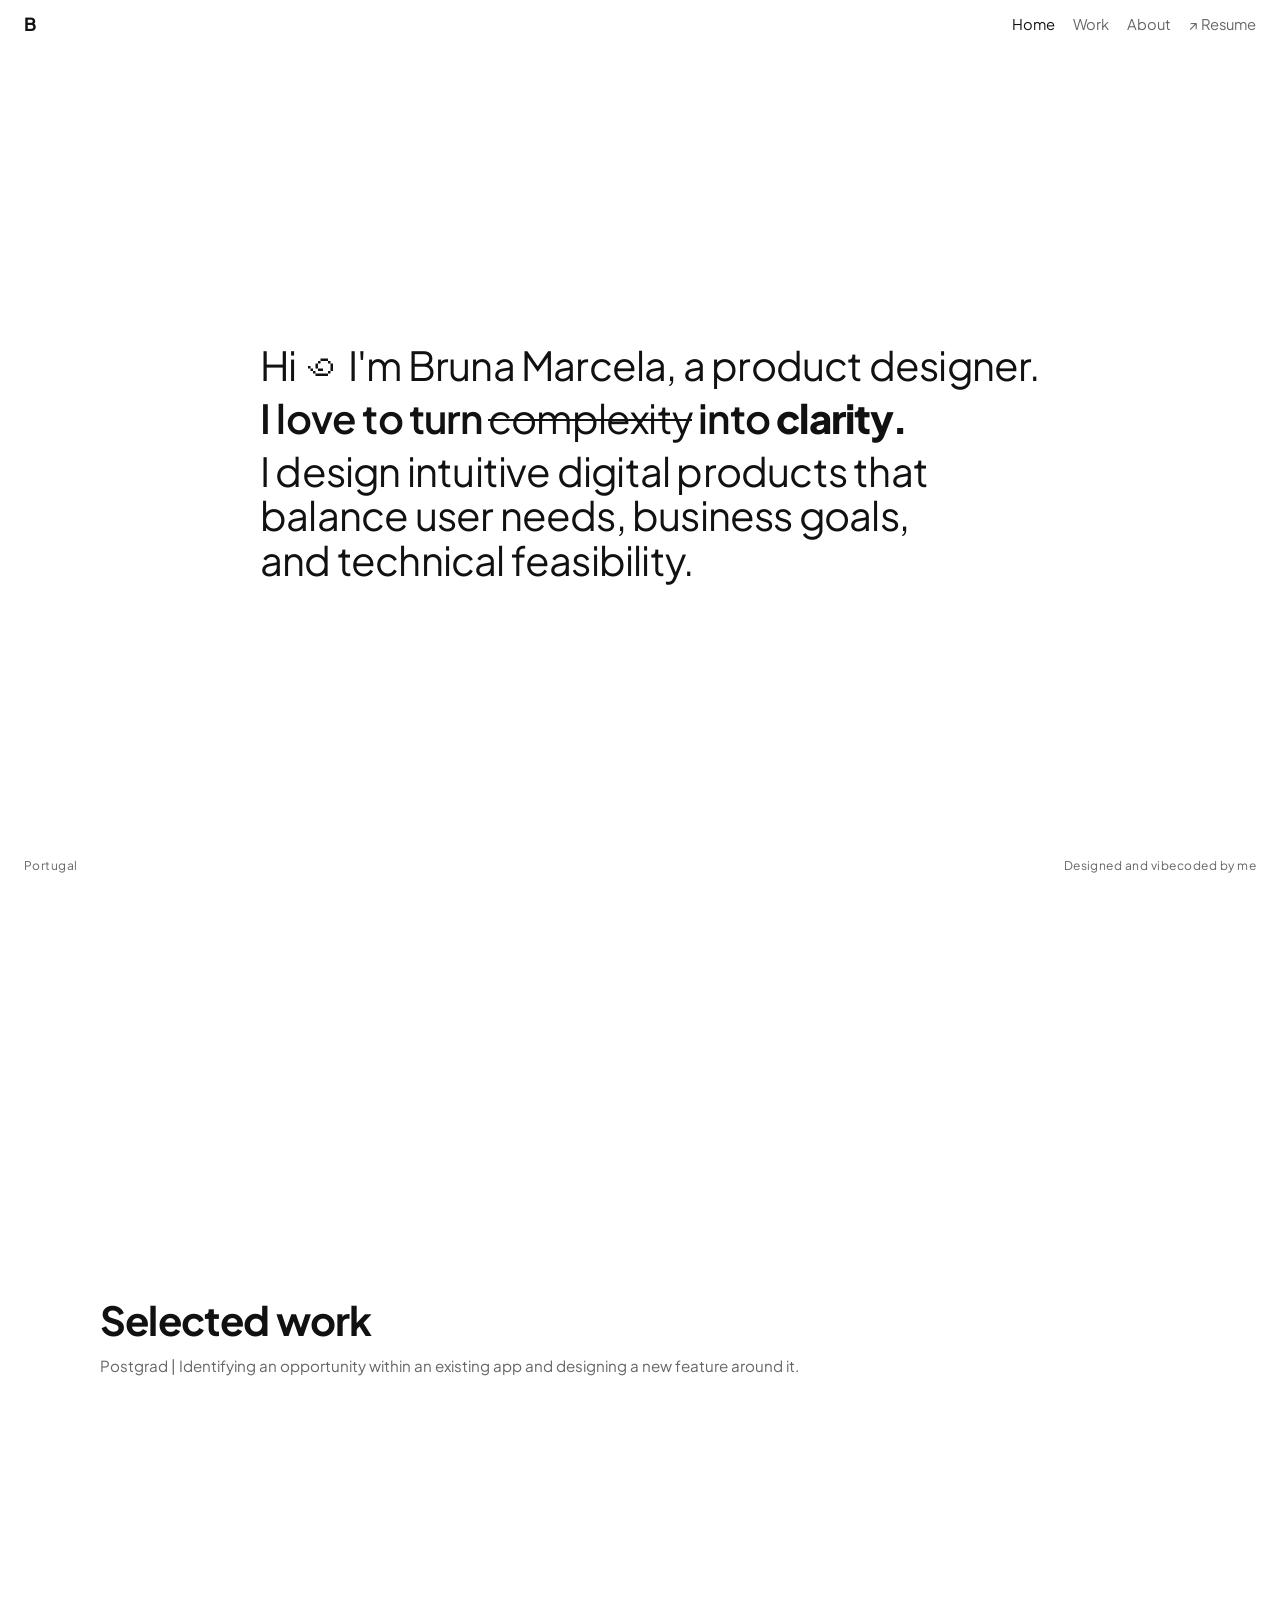
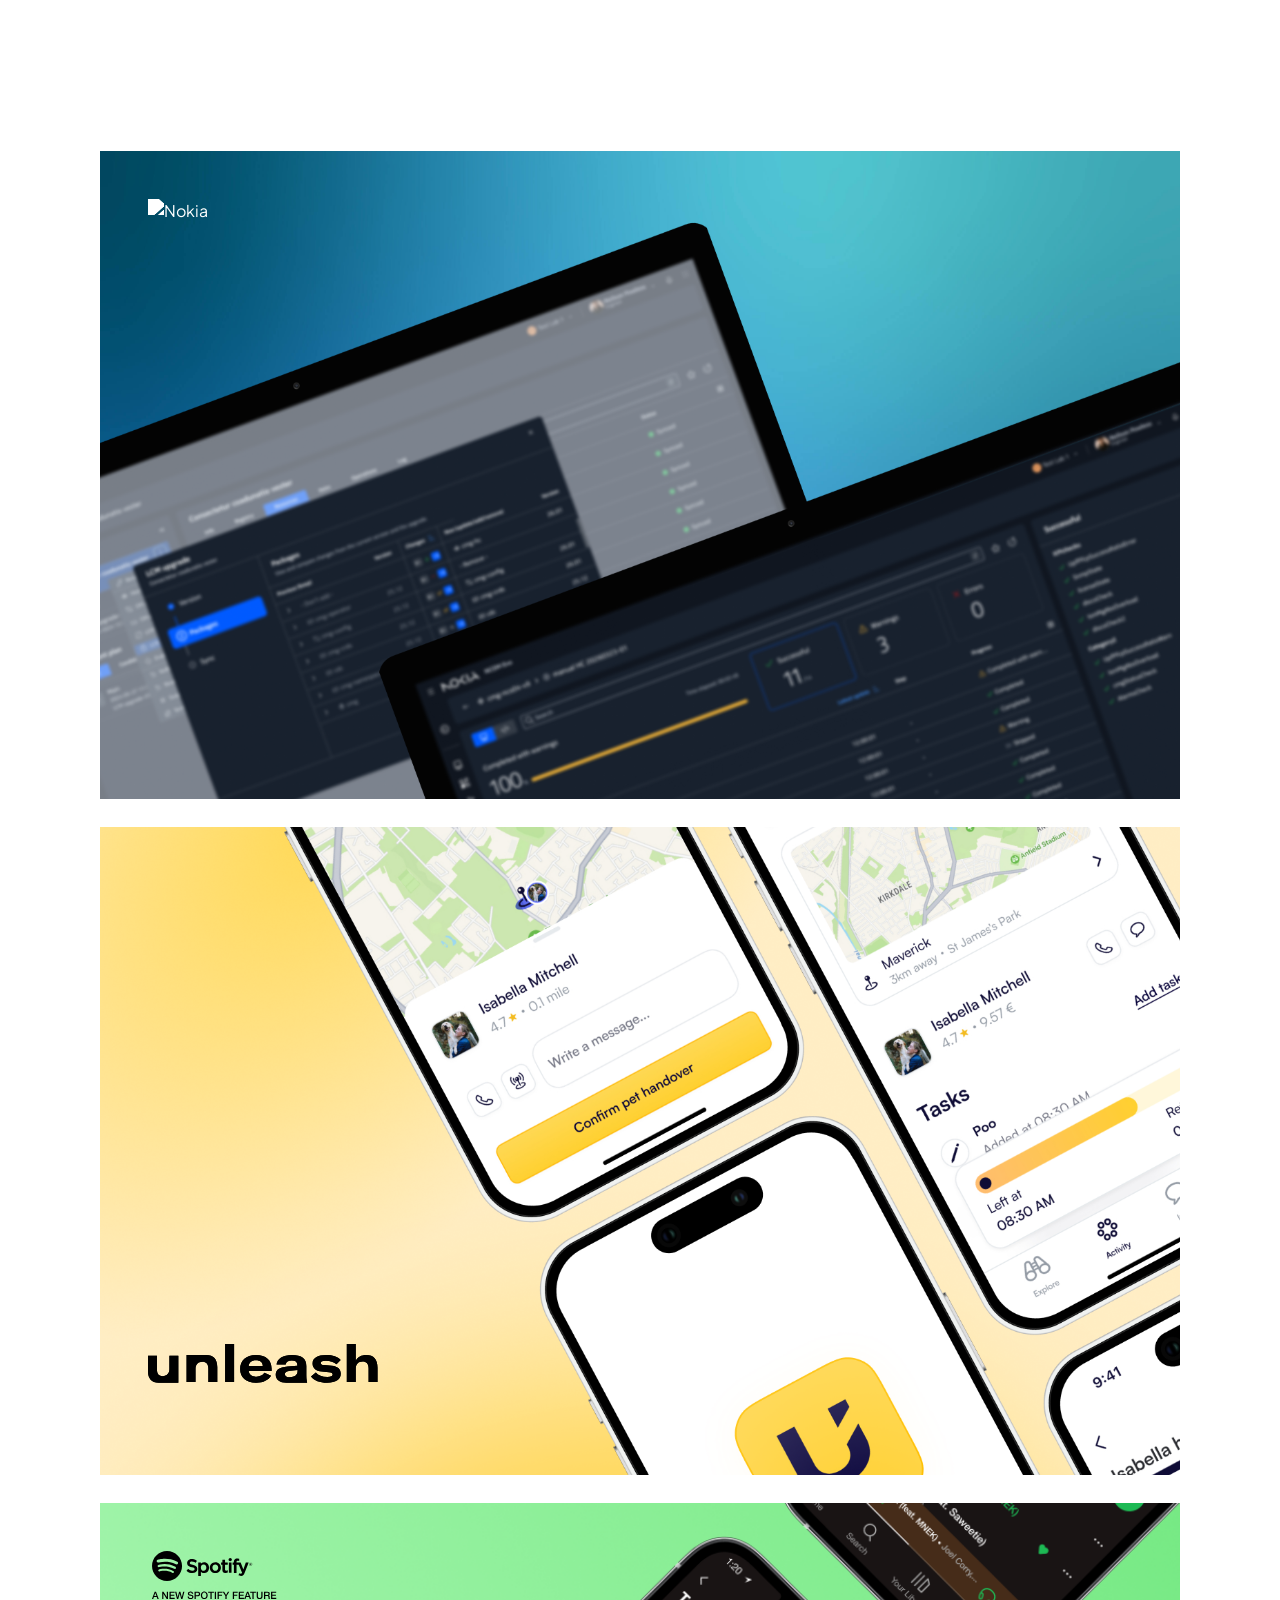
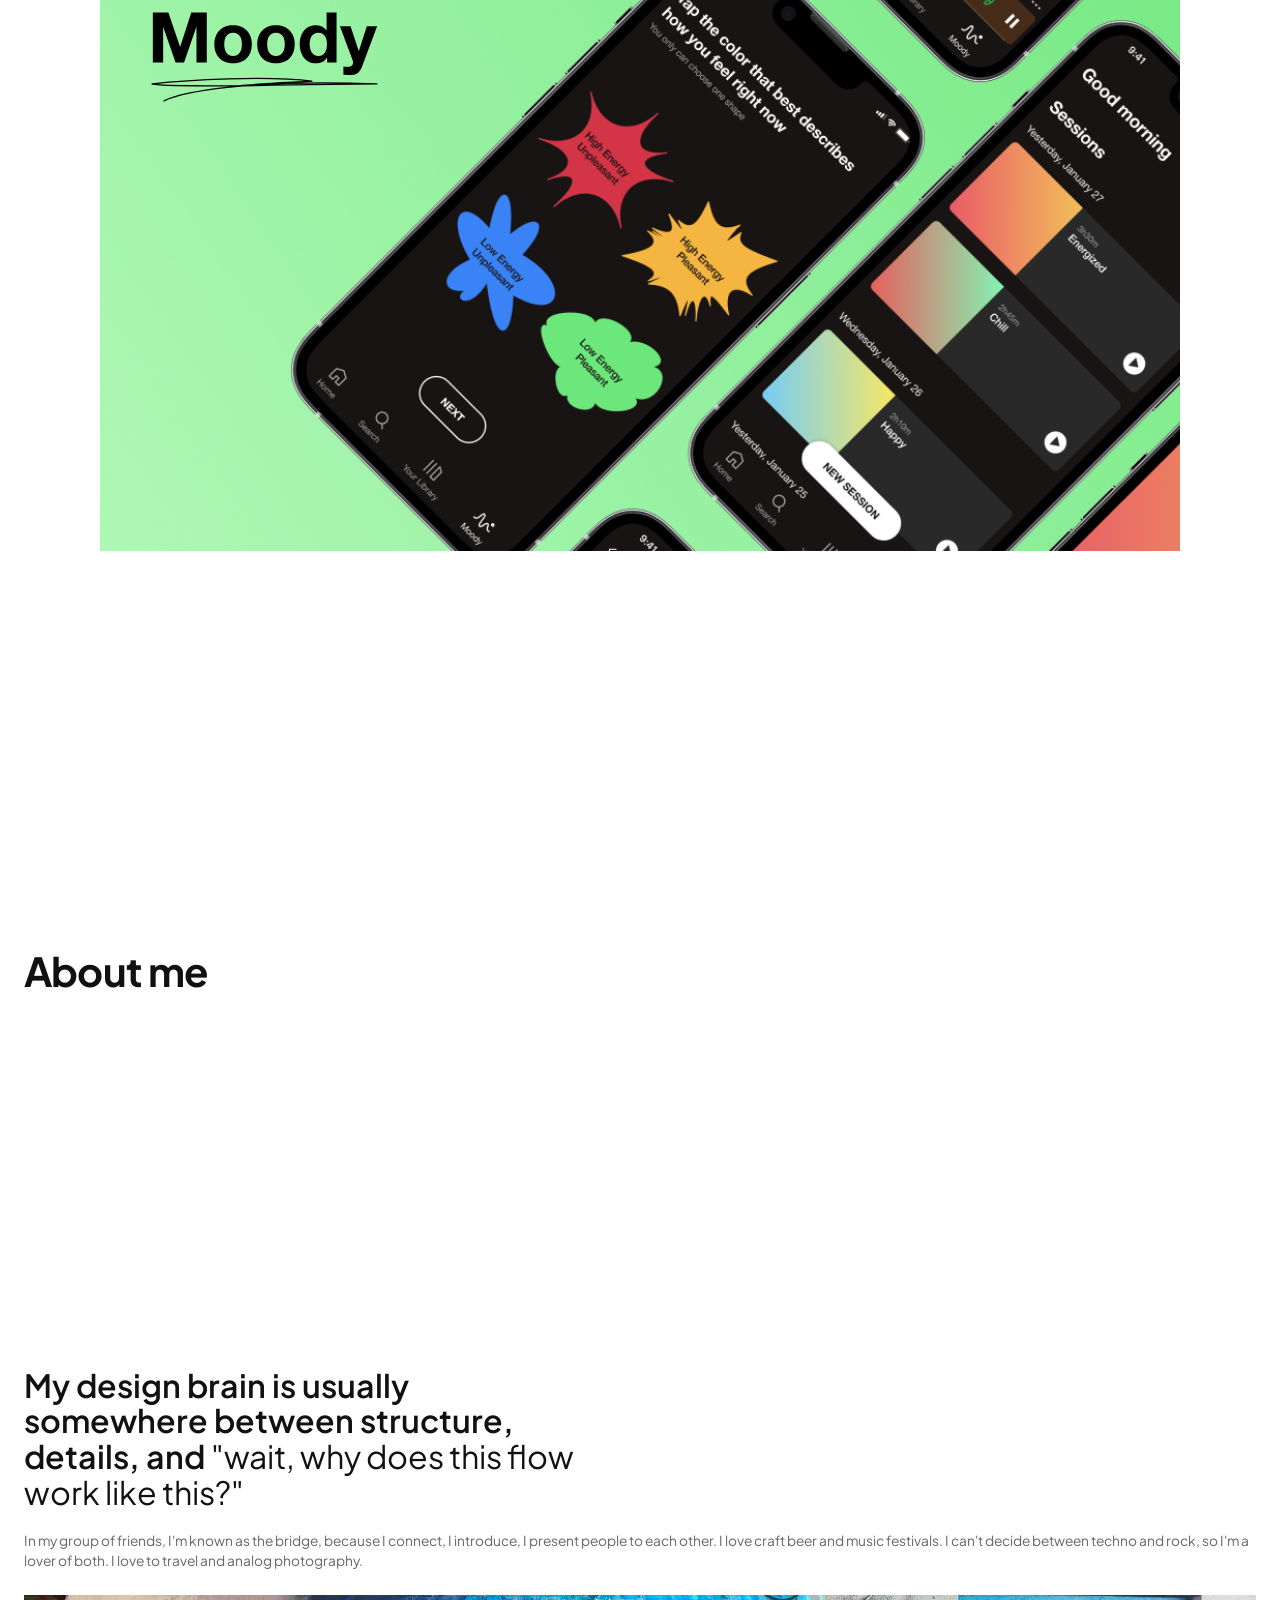
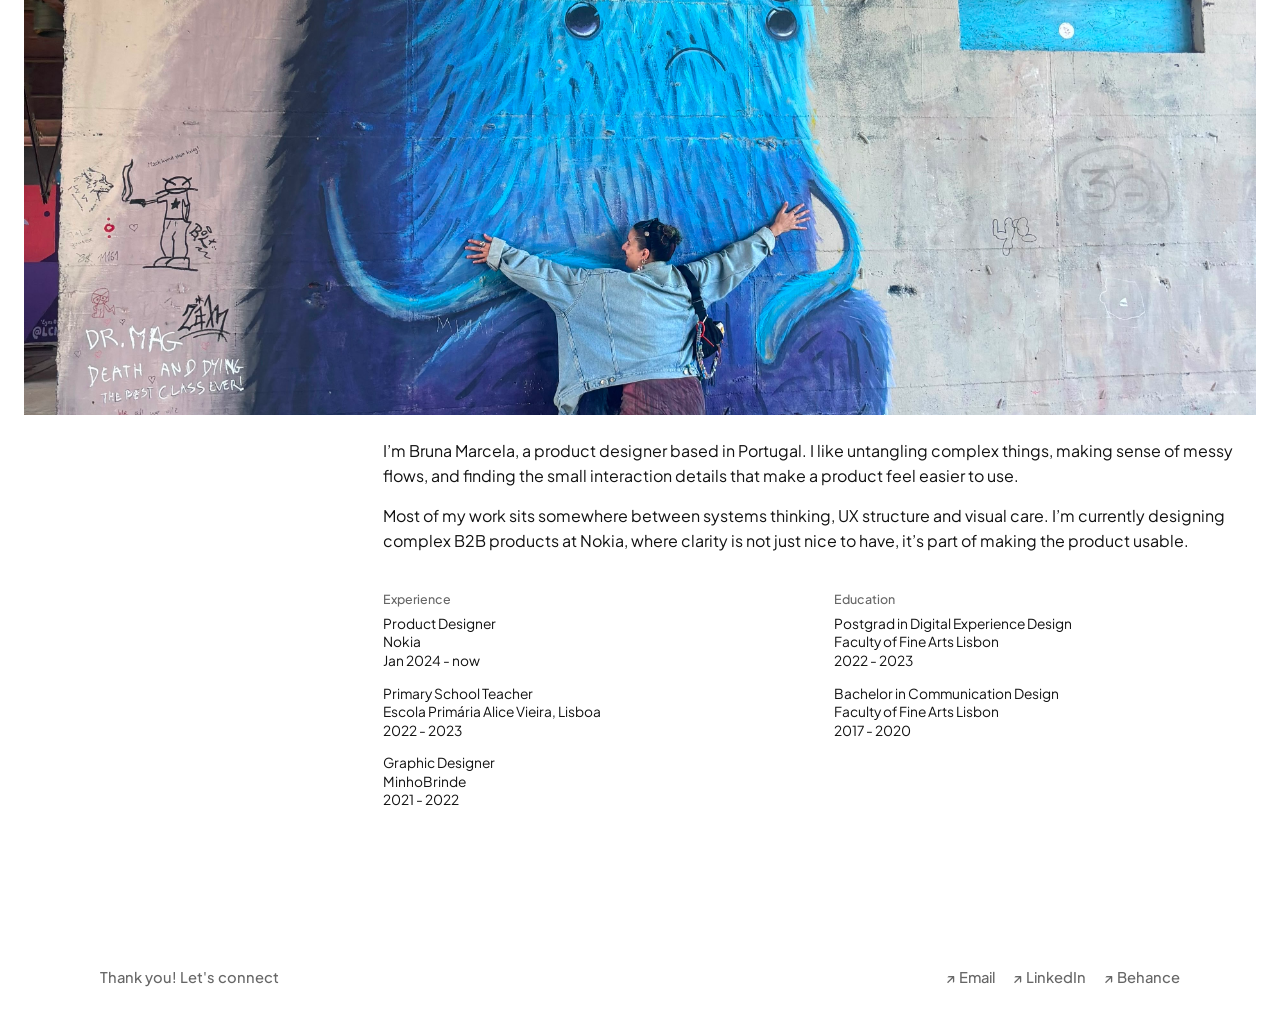
==== commit f0950ab0: "Refine About section personal note Co-authored-by: Cursor <cursoragent@cursor.com>" ====
--- a/index.html
+++ b/index.html
@@ -7,7 +7,8 @@
       name="description"
       content="Portfolio website for Bruna Marcela, a product designer focused on complex product ecosystems, structured flows, and scalable user experiences."
     >
-    <title>Bruna Marcela | Product Designer</title>
+    <title>Bruna Marcela — Portfolio</title>
+    <link rel="icon" href="favicon.svg" type="image/svg+xml">
     <link rel="preconnect" href="https://fonts.googleapis.com">
     <link rel="preconnect" href="https://fonts.gstatic.com" crossorigin>
     <link
@@ -122,6 +123,13 @@
         <div class="home-about-grid">
           <div>
             <h2 id="about-title">My design brain is usually somewhere between structure, details, and <em>"wait, why does this flow work like this?"</em></h2>
+            <p class="home-about-caption">
+              In my group of friends, I'm known as the bridge, because I
+              connect, I introduce, I present people to each other. I love
+              craft beer and music festivals. I can't decide between techno and
+              rock, so I'm a lover of both. I love to travel and analog
+              photography.
+            </p>
           </div>
           <figure class="home-about-banner">
             <img
@@ -159,12 +167,6 @@
               </div>
             </div>
           </div>
-          <p class="home-about-caption">
-            In my group of friends, I'm known as the bridge, because I connect, I
-            introduce, I present people to each other. I love craft beer and
-            music festivals. I can't decide between techno and rock, so I'm a
-            lover of both. I love to travel and analog photography.
-          </p>
         </div>
       </section>
 
--- a/styles.css
+++ b/styles.css
@@ -333,6 +333,14 @@
   font-weight: 700;
 }
 
+.case-text-link {
+  border-bottom: 1px solid currentColor;
+}
+
+.case-text-link:hover {
+  color: var(--accent);
+}
+
 .section-title {
   min-height: 72px;
   margin-bottom: 0;
@@ -537,7 +545,7 @@
 .home-about-grid {
   display: grid;
   grid-template-columns: minmax(180px, 0.45fr) minmax(0, 1.2fr);
-  gap: 32px;
+  gap: 24px 32px;
   align-items: start;
 }
 
@@ -581,6 +589,11 @@
   color: var(--muted);
   font-size: 0.86rem;
   line-height: 1.45;
+}
+
+.home-about h2 + .home-about-caption {
+  max-width: none;
+  margin-top: 20px;
 }
 
 .home-about-content {
